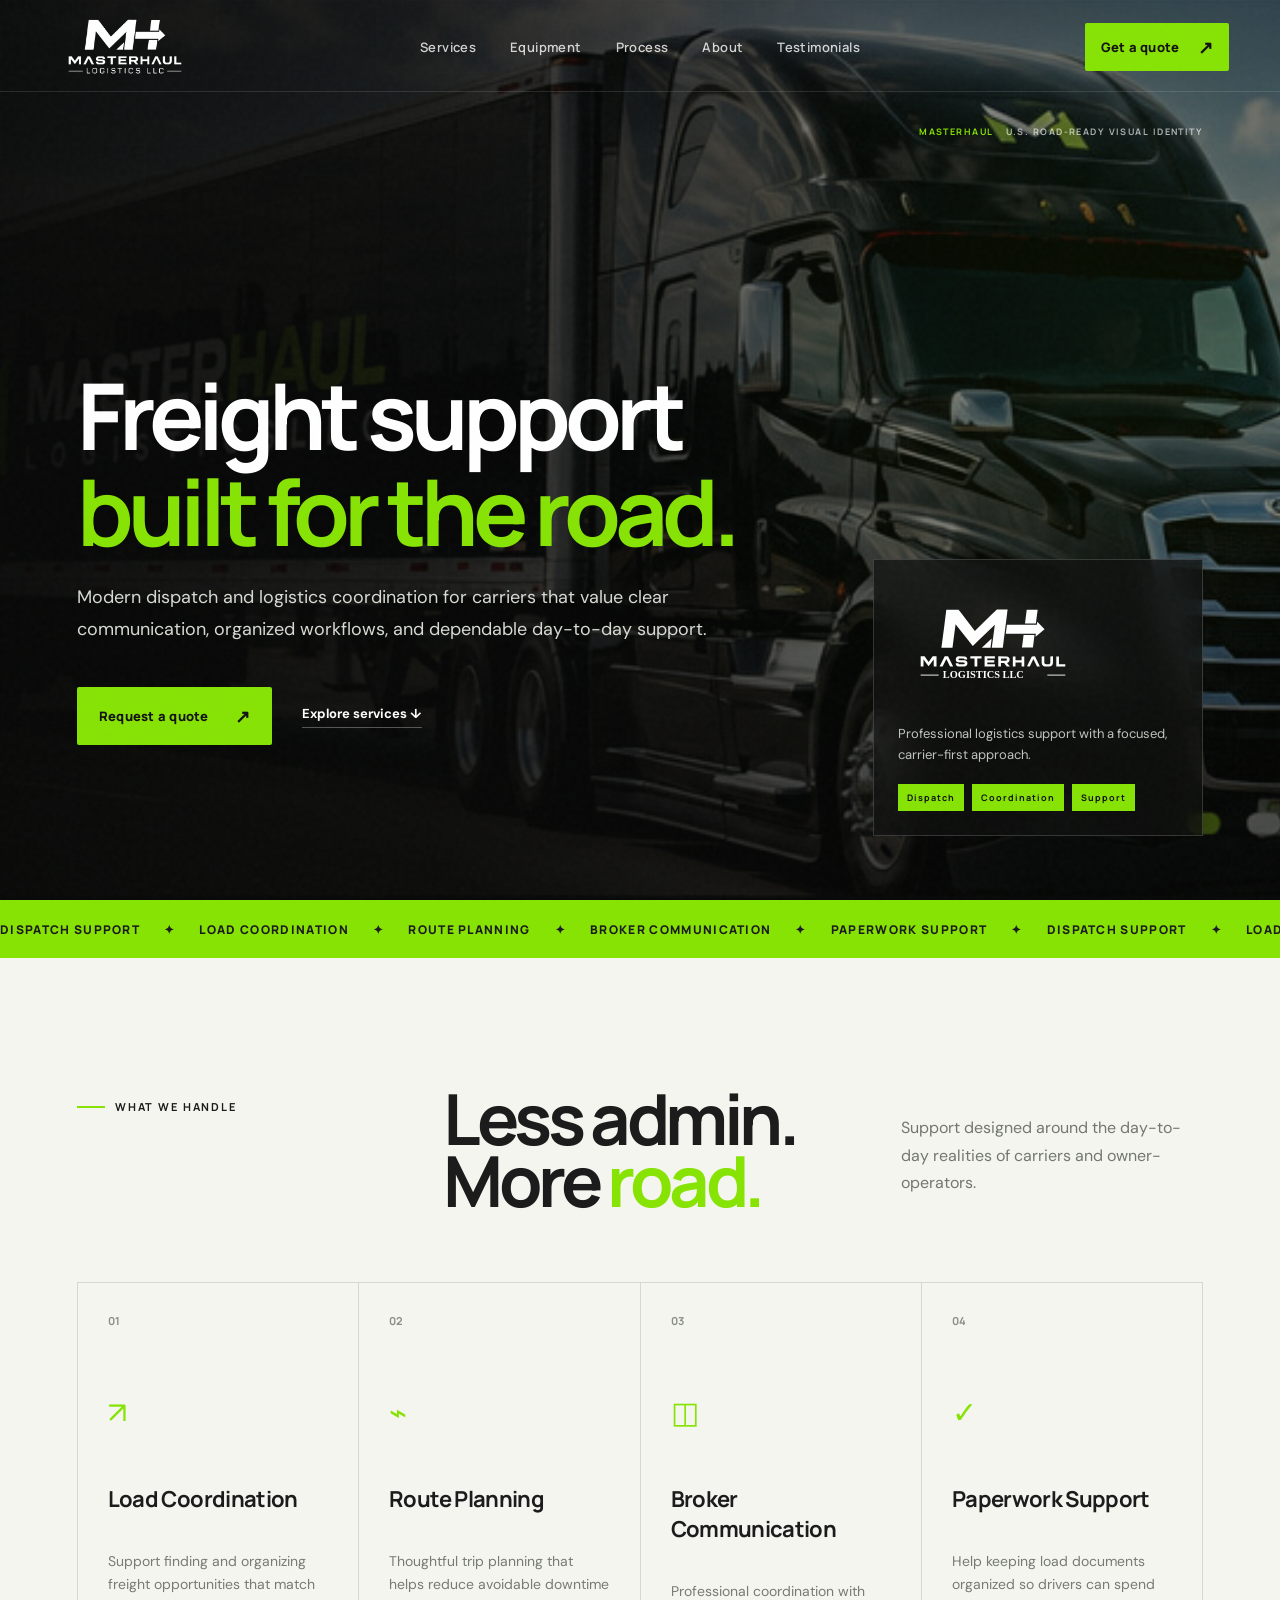
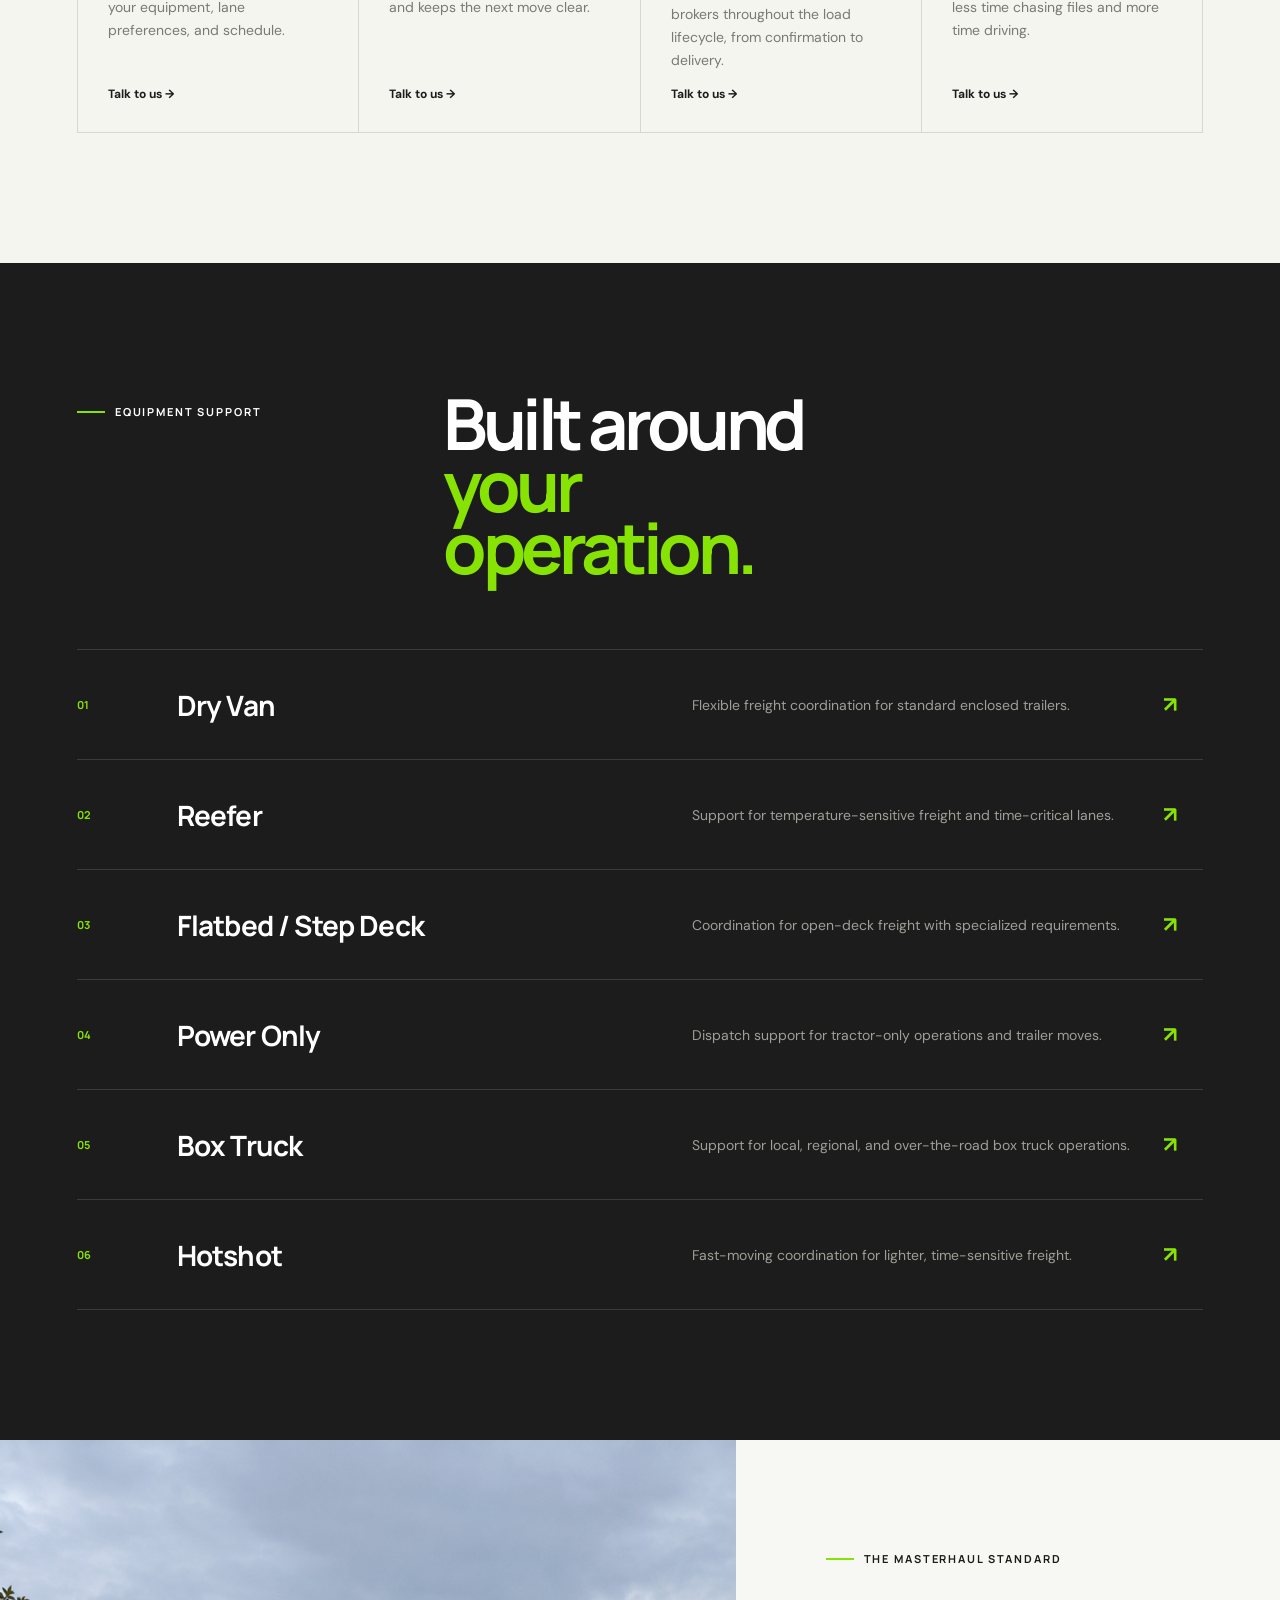
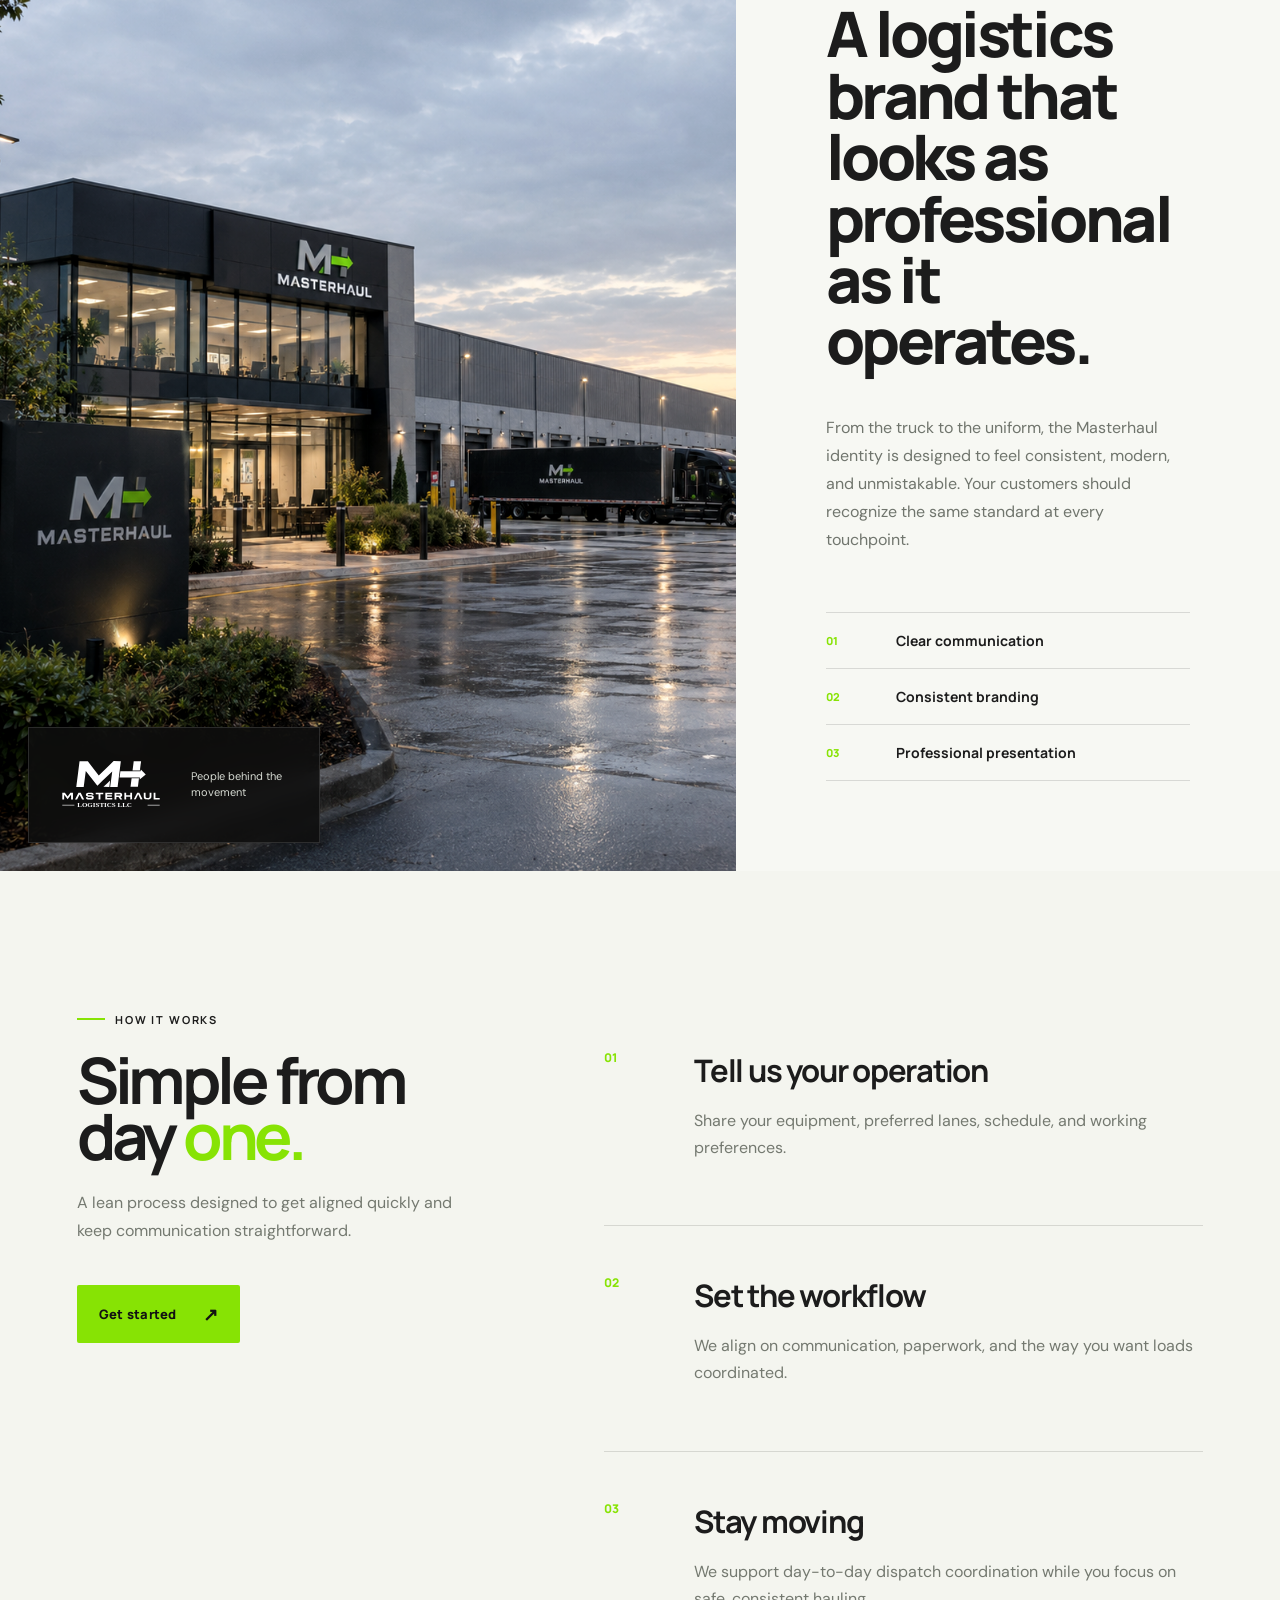
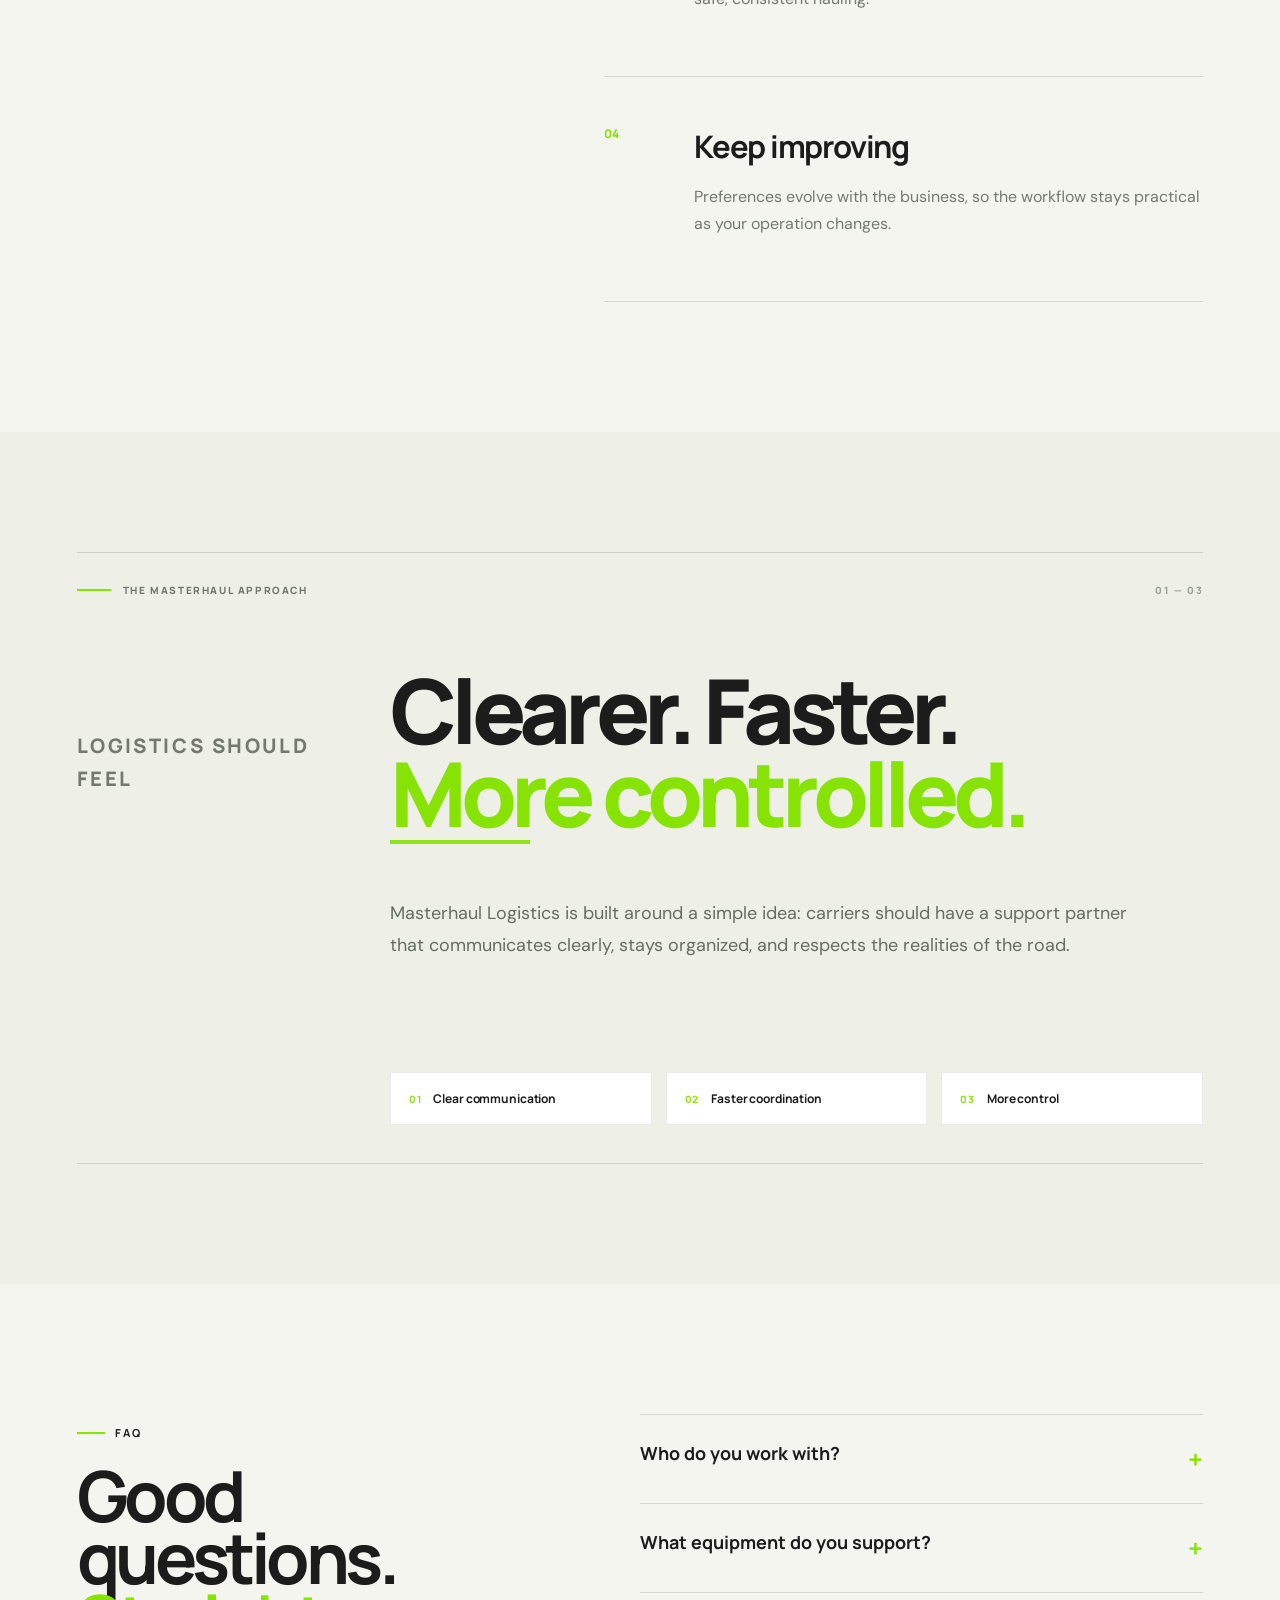
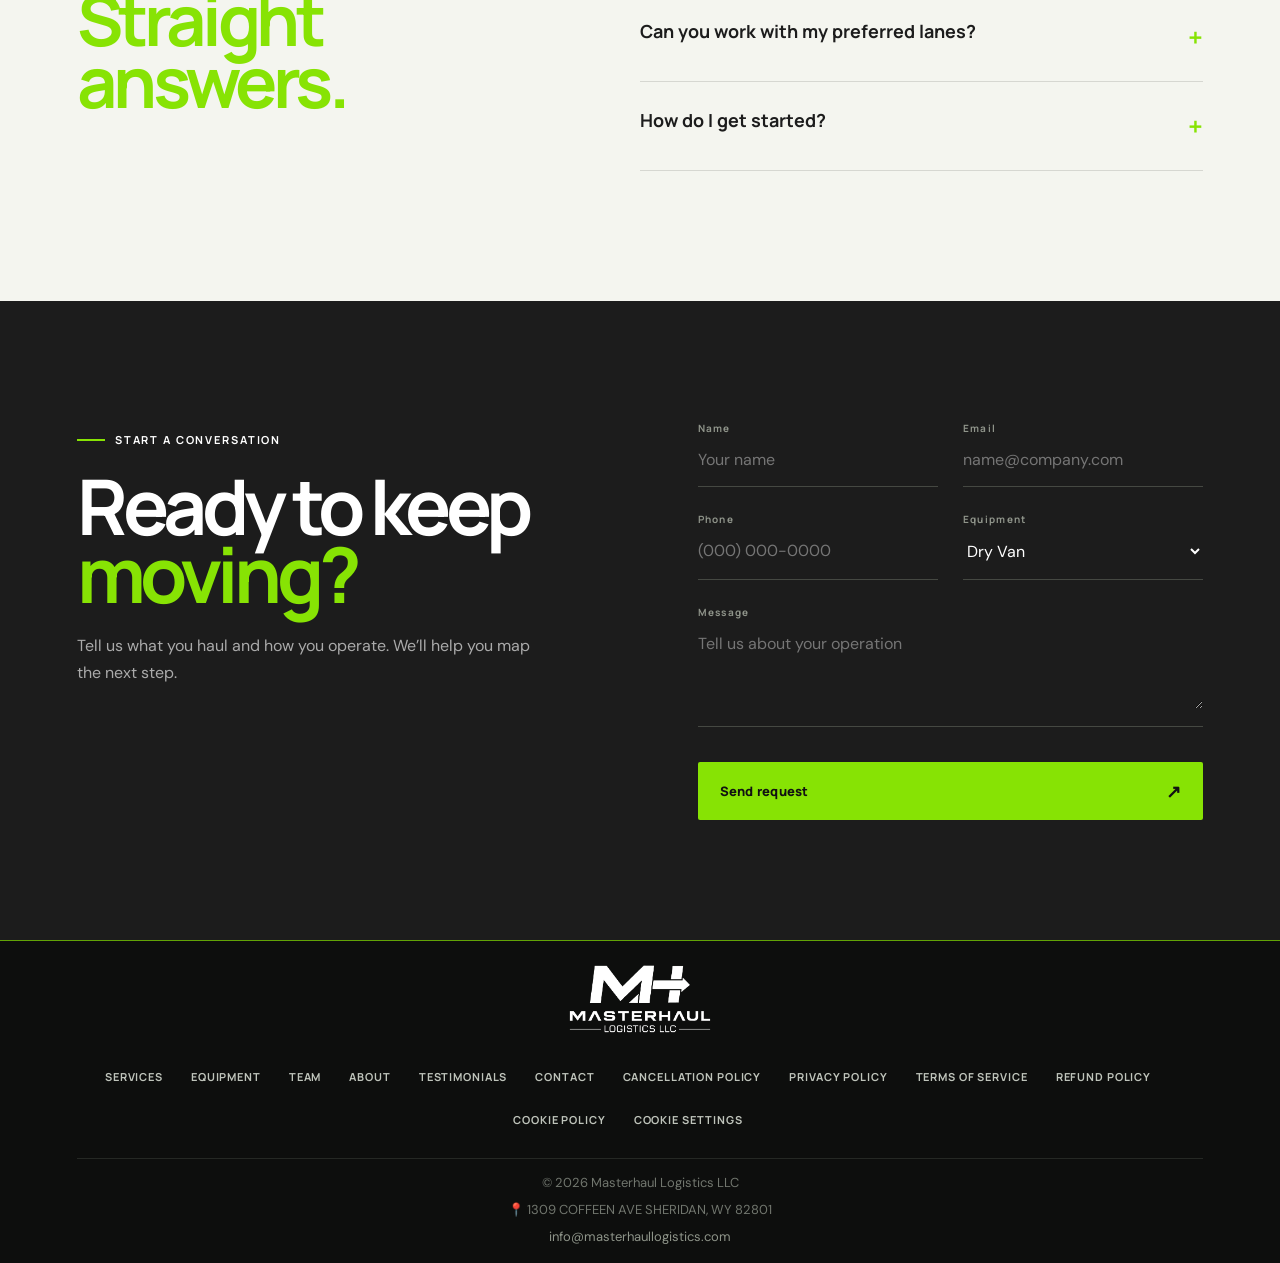
==== index.html @ f9884177 "Add files via upload" ====
<!doctype html>
<html lang="en">
<head>
  <meta charset="utf-8" />
  <meta name="viewport" content="width=device-width,initial-scale=1" />
  <meta name="description" content="Masterhaul Logistics LLC — modern dispatch and logistics support built to keep carriers moving." />
  <title>Masterhaul Logistics LLC</title>
  <link rel="preconnect" href="https://fonts.googleapis.com">
  <link rel="preconnect" href="https://fonts.gstatic.com" crossorigin>
  <link href="https://fonts.googleapis.com/css2?family=DM+Sans:wght@400;500;600;700&family=Manrope:wght@500;600;700;800&display=swap" rel="stylesheet">
  <link rel="stylesheet" href="styles.css" />
</head>
<body>
  <div class="loader" id="loader" aria-hidden="true">
    <div class="loader-glow"></div>
    <div class="loader-inner">
      <div class="logo-reveal"><img src="masterhaul-loader.png" alt="" /></div>
      <div class="load-track"><span></span></div>
      <p>Moving smarter.</p>
    </div>
  </div>

  <div class="noise"></div>
  <header class="site-header" id="top">
    <a class="brand" href="#top" aria-label="Masterhaul Logistics home">
      <img src="masterhaul-loader.png" alt="Masterhaul Logistics LLC" />
    </a>
    <nav class="desktop-nav" aria-label="Primary navigation">
      <a href="#services">Services</a>
      <a href="#equipment">Equipment</a>
      <a href="#process">Process</a>
      <a href="#about">About</a>
      <a href="#testimonials">Testimonials</a>
    </nav>
    <a class="button button-small" href="contact.html">Get a quote <span>↗</span></a>
    <button class="menu-button" aria-label="Open menu"><span></span><span></span></button>
  </header>

  <main>
    <section class="hero hero-photo">
      <div class="hero-photo-bg" aria-hidden="true">
        <video autoplay muted loop playsinline preload="metadata" poster="assets/hero-truck.jpg">
          <source src="assets/hero-bg.mp4" type="video/mp4" />
        </video>
      </div>
      <div class="hero-photo-shade"></div>
      <div class="hero-grid"></div>
      <div class="hero-copy reveal">
        <!-- <p class="eyebrow"><span></span> Masterhaul Logistics LLC</p> -->
        <h1>Freight support<br><em>built for the road.</em></h1>
        <p class="hero-lede">Modern dispatch and logistics coordination for carriers that value clear communication, organized workflows, and dependable day-to-day support.</p>
        <div class="hero-actions">
          <a class="button" href="contact.html">Request a quote <span>↗</span></a>
          <a class="text-link" href="#services">Explore services <span>↓</span></a>
        </div>
      </div>
      <div class="hero-brand-card reveal delay-1">
        <img src="masterhaul.svg" alt="Masterhaul Logistics LLC" />
        <p>Professional logistics support with a focused, carrier-first approach.</p>
        <div class="hero-brand-points"><span>Dispatch</span><span>Coordination</span><span>Support</span></div>
      </div>
      <div class="hero-photo-caption"><span>MASTERHAUL</span><span>U.S. ROAD-READY VISUAL IDENTITY</span></div>
    </section>

    <section class="marquee" aria-label="Services ticker">
      <div class="marquee-track">
        <span>DISPATCH SUPPORT</span><i>✦</i><span>LOAD COORDINATION</span><i>✦</i><span>ROUTE PLANNING</span><i>✦</i><span>BROKER COMMUNICATION</span><i>✦</i><span>PAPERWORK SUPPORT</span><i>✦</i>
        <span>DISPATCH SUPPORT</span><i>✦</i><span>LOAD COORDINATION</span><i>✦</i><span>ROUTE PLANNING</span><i>✦</i><span>BROKER COMMUNICATION</span><i>✦</i><span>PAPERWORK SUPPORT</span><i>✦</i>
      </div>
    </section>

    <section class="section services" id="services">
      <div class="section-head reveal">
        <p class="eyebrow"><span></span> What we handle</p>
        <h2>Less admin.<br>More <em>road.</em></h2>
        <p>Support designed around the day-to-day realities of carriers and owner-operators.</p>
      </div>
      <div class="service-grid">
        <article class="service-card reveal"><span class="card-num">01</span><div class="icon">↗</div><h3>Load Coordination</h3><p>Support finding and organizing freight opportunities that match your equipment, lane preferences, and schedule.</p><a href="#contact">Talk to us →</a></article>
        <article class="service-card reveal delay-1"><span class="card-num">02</span><div class="icon">⌁</div><h3>Route Planning</h3><p>Thoughtful trip planning that helps reduce avoidable downtime and keeps the next move clear.</p><a href="#contact">Talk to us →</a></article>
        <article class="service-card reveal delay-2"><span class="card-num">03</span><div class="icon">◫</div><h3>Broker Communication</h3><p>Professional coordination with brokers throughout the load lifecycle, from confirmation to delivery.</p><a href="#contact">Talk to us →</a></article>
        <article class="service-card reveal"><span class="card-num">04</span><div class="icon">✓</div><h3>Paperwork Support</h3><p>Help keeping load documents organized so drivers can spend less time chasing files and more time driving.</p><a href="#contact">Talk to us →</a></article>
      </div>
    </section>

    <section class="section equipment" id="equipment">
      <div class="section-head light reveal">
        <p class="eyebrow"><span></span> Equipment support</p>
        <h2>Built around<br><em>your operation.</em></h2>
      </div>
      <div class="equipment-list reveal">
        <div class="equipment-row"><span>01</span><h3>Dry Van</h3><p>Flexible freight coordination for standard enclosed trailers.</p><b>↗</b></div>
        <div class="equipment-row"><span>02</span><h3>Reefer</h3><p>Support for temperature-sensitive freight and time-critical lanes.</p><b>↗</b></div>
        <div class="equipment-row"><span>03</span><h3>Flatbed / Step Deck</h3><p>Coordination for open-deck freight with specialized requirements.</p><b>↗</b></div>
        <div class="equipment-row"><span>04</span><h3>Power Only</h3><p>Dispatch support for tractor-only operations and trailer moves.</p><b>↗</b></div>
        <div class="equipment-row"><span>05</span><h3>Box Truck</h3><p>Support for local, regional, and over-the-road box truck operations.</p><b>↗</b></div>
        <div class="equipment-row"><span>06</span><h3>Hotshot</h3><p>Fast-moving coordination for lighter, time-sensitive freight.</p><b>↗</b></div>
      </div>
    </section>

    <section class="brand-story" id="team">
      <div class="brand-story-media reveal">
        <img src="assets/dispatch-team.png" alt="Masterhaul dispatch team in branded uniforms working at computers with headsets in a logistics office" />
        <div class="photo-badge"><img src="masterhaul.svg" alt="" /><span>People behind the movement</span></div>
      </div>
      <div class="brand-story-copy reveal delay-1">
        <p class="eyebrow"><span></span> The Masterhaul standard</p>
        <h2>A logistics brand that looks as professional as it operates.</h2>
        <p>From the truck to the uniform, the Masterhaul identity is designed to feel consistent, modern, and unmistakable. Your customers should recognize the same standard at every touchpoint.</p>
        <div class="brand-story-stats">
          <div><strong>01</strong><span>Clear communication</span></div>
          <div><strong>02</strong><span>Consistent branding</span></div>
          <div><strong>03</strong><span>Professional presentation</span></div>
        </div>
      </div>
    </section>

    <!-- <section class="fleet-banner reveal" aria-label="Masterhaul branded fleet">
      <img src="assets/fleet-city.jpg" alt="Masterhaul branded semi truck on a U.S. roadway" />
      <div class="fleet-overlay"></div>
      <div class="fleet-copy"><p class="eyebrow"><span></span> Built to be seen</p><h2>One brand.<br><em>Every mile.</em></h2></div>
      <img class="fleet-mark" src="masterhaul.svg" alt="Masterhaul Logistics LLC" />
    </section> -->

    <section class="section process" id="process">
      <div class="process-sticky reveal">
        <p class="eyebrow"><span></span> How it works</p>
        <h2>Simple from<br>day <em>one.</em></h2>
        <p>A lean process designed to get aligned quickly and keep communication straightforward.</p>
        <a class="button" href="contact.html">Get started <span>↗</span></a>
      </div>
      <div class="process-steps">
        <article class="step reveal"><span>01</span><div><h3>Tell us your operation</h3><p>Share your equipment, preferred lanes, schedule, and working preferences.</p></div></article>
        <article class="step reveal"><span>02</span><div><h3>Set the workflow</h3><p>We align on communication, paperwork, and the way you want loads coordinated.</p></div></article>
        <article class="step reveal"><span>03</span><div><h3>Stay moving</h3><p>We support day-to-day dispatch coordination while you focus on safe, consistent hauling.</p></div></article>
        <article class="step reveal"><span>04</span><div><h3>Keep improving</h3><p>Preferences evolve with the business, so the workflow stays practical as your operation changes.</p></div></article>
      </div>
    </section>

    <section class="manifesto" id="about">
      <div class="manifesto-shell">
        <div class="manifesto-kicker reveal"><span>THE MASTERHAUL APPROACH</span><b>01 — 03</b></div>
        <div class="manifesto-copy reveal">
          <p class="manifesto-overline">LOGISTICS SHOULD FEEL</p>
          <h2>Clearer. Faster.<br><em>More controlled.</em></h2>
        </div>
        <div class="manifesto-detail reveal delay-1">
          <p>Masterhaul Logistics is built around a simple idea: carriers should have a support partner that communicates clearly, stays organized, and respects the realities of the road.</p>
          <div class="manifesto-points">
            <span><b>01</b> Clear communication</span>
            <span><b>02</b> Faster coordination</span>
            <span><b>03</b> More control</span>
          </div>
        </div>
      </div>
    </section>

    <!-- <section class="driver-testimonials" id="testimonials">
      <div class="driver-testimonials-panel reveal">
        <div class="driver-portrait driver-portrait-01"><img src="assets/testimonial-drivers/driver-01.jpg" alt="Truck driver portrait" loading="lazy"></div>
        <div class="driver-portrait driver-portrait-02"><img src="assets/testimonial-drivers/driver-02.jpg" alt="Truck driver portrait" loading="lazy"></div>
        <div class="driver-portrait driver-portrait-03"><img src="assets/testimonial-drivers/driver-03.jpg" alt="Truck driver portrait" loading="lazy"></div>
        <div class="driver-portrait driver-portrait-04"><img src="assets/testimonial-drivers/driver-04.jpg" alt="Truck driver portrait" loading="lazy"></div>
        <div class="driver-portrait driver-portrait-05"><img src="assets/testimonial-drivers/driver-05.jpg" alt="Truck driver portrait" loading="lazy"></div>
        <div class="driver-portrait driver-portrait-06"><img src="assets/testimonial-drivers/driver-06.jpg" alt="Truck driver portrait" loading="lazy"></div>
        <div class="driver-portrait driver-portrait-07"><img src="assets/testimonial-drivers/driver-07.jpg" alt="Truck driver portrait" loading="lazy"></div>
        <div class="driver-portrait driver-portrait-08"><img src="assets/testimonial-drivers/driver-08.jpg" alt="Truck driver portrait" loading="lazy"></div>
        <div class="driver-portrait driver-portrait-09"><img src="assets/testimonial-drivers/driver-09.jpg" alt="Truck driver portrait" loading="lazy"></div>
        <div class="driver-portrait driver-portrait-10"><img src="assets/testimonial-drivers/driver-10.jpg" alt="Truck driver portrait" loading="lazy"></div>
        <div class="driver-portrait driver-portrait-11"><img src="assets/testimonial-drivers/driver-11.jpg" alt="Truck driver portrait" loading="lazy"></div>

        <div class="driver-testimonial-copy">
          <h2>Trusted by drivers<br><em>who keep freight moving.</em></h2>
          <p>Real stories from the road belong here. Add your trucker video testimonials as they come in and let drivers hear directly from drivers.</p>
          <a class="driver-testimonial-cta" href="contact.html">Let's work together <span>→</span></a>
        </div>
      </div>
    </section> -->

    <section class="section faq">
      <div class="section-head reveal">
        <p class="eyebrow"><span></span> FAQ</p><h2>Good questions.<br><em>Straight answers.</em></h2>
      </div>
      <div class="faq-list reveal">
        <details><summary>Who do you work with?<span>+</span></summary><p>Masterhaul Logistics is positioned to support owner-operators and carrier businesses. Exact service availability can be confirmed directly with our team.</p></details>
        <details><summary>What equipment do you support?<span>+</span></summary><p>Typical categories include dry van, reefer, flatbed/step deck, power only, box truck, and hotshot. Contact us for your exact setup.</p></details>
        <details><summary>Can you work with my preferred lanes?<span>+</span></summary><p>Lane, schedule, and operating preferences are part of the initial setup so the workflow can be aligned around your business.</p></details>
        <details><summary>How do I get started?<span>+</span></summary><p>Send us your contact details and a quick note about your equipment and operation. We’ll take it from there.</p></details>
      </div>
    </section>

    <section class="contact" id="contact">
      <div class="contact-copy reveal">
        <p class="eyebrow"><span></span> Start a conversation</p>
        <h2>Ready to keep<br><em>moving?</em></h2>
        <p>Tell us what you haul and how you operate. We’ll help you map the next step.</p>
      </div>
      <form class="contact-form reveal delay-1" onsubmit="event.preventDefault(); this.classList.add('sent');">
        <label><span>Name</span><input type="text" placeholder="Your name" required></label>
        <label><span>Email</span><input type="email" placeholder="name@company.com" required></label>
        <label><span>Phone</span><input type="tel" placeholder="(000) 000-0000"></label>
        <label><span>Equipment</span><select><option>Dry Van</option><option>Reefer</option><option>Flatbed / Step Deck</option><option>Power Only</option><option>Box Truck</option><option>Hotshot</option><option>Other</option></select></label>
        <label class="full"><span>Message</span><textarea placeholder="Tell us about your operation"></textarea></label>
        <button class="button full" type="submit">Send request <span>↗</span></button>
        <div class="form-success">Thanks — your request is ready to connect to your preferred form or CRM endpoint.</div>
      </form>
    </section>
  </main>

  <footer class="new-footer compact-footer">
    <div class="compact-footer-inner">
      <a class="footer-logo" href="#top" aria-label="Back to top"><img src="masterhaulwhite.png" alt="Masterhaul Logistics LLC" /></a>
      <nav class="footer-links" aria-label="Footer navigation">
        <a href="#services">Services</a>
        <a href="#equipment">Equipment</a>
        <a href="#team">Team</a>
        <a href="#about">About</a>
        <a href="#testimonials">Testimonials</a>
        <a href="contact.html">Contact</a>
        <a href="cancellation-policy.html">Cancellation Policy</a>
        <a href="privacy-policy.html">Privacy Policy</a>
        <a href="terms-of-service.html">Terms of Service</a>
        <a href="refund-policy.html">Refund Policy</a>
        <a href="cookie-policy.html">Cookie Policy</a>
        <a href="cookie-settings.html">Cookie Settings</a>
      </nav>
      <!-- <a class="footer-cta" href="contact.html">Get a quote <span>↗</span></a> -->
    </div>
    <div class="compact-footer-meta">
      <span>© <span id="year"></span> Masterhaul Logistics LLC</span> <span>📍 1309 COFFEEN AVE SHERIDAN, WY 82801</span> 
      <a href="mailto:hello@masterhaul.com">info@masterhaullogistics.com</a>
    </div>
  </footer>

  <script src="script.js"></script>
</body>
</html>
---- styles.css ----
:root{--ink:#1c1c1c;--green:#87e304;--paper:#f4f5ef;--white:#fff;--muted:#777b72;--line:rgba(28,28,28,.14)}
*{box-sizing:border-box}html{scroll-behavior:smooth}body{margin:0;background:var(--paper);color:var(--ink);font-family:"DM Sans",sans-serif;overflow-x:hidden}body.loading{overflow:hidden}a{color:inherit;text-decoration:none}img{display:block;max-width:100%}button,input,select,textarea{font:inherit}.noise{position:fixed;inset:0;pointer-events:none;opacity:.035;z-index:99;background-image:url("data:image/svg+xml,%3Csvg viewBox='0 0 180 180' xmlns='http://www.w3.org/2000/svg'%3E%3Cfilter id='n'%3E%3CfeTurbulence type='fractalNoise' baseFrequency='.9' numOctaves='2' stitchTiles='stitch'/%3E%3C/filter%3E%3Crect width='100%25' height='100%25' filter='url(%23n)' opacity='.8'/%3E%3C/svg%3E")}
.loader{position:fixed;inset:0;background:#f7f8f2;z-index:1000;display:grid;place-items:center;transition:transform .9s cubic-bezier(.8,0,.15,1) .1s}.loader.done{transform:translateY(-100%)}.loader-glow{position:absolute;width:35vw;height:35vw;border-radius:50%;background:var(--green);filter:blur(130px);opacity:.14;animation:pulse 1.3s ease-in-out infinite alternate}.loader-inner{position:relative;width:min(420px,72vw);text-align:center}.logo-reveal{overflow:hidden}.logo-reveal img{width:100%;transform:translateY(110%);animation:logoIn .8s cubic-bezier(.16,1,.3,1) forwards}.load-track{height:2px;background:#dfe2d6;margin:24px auto 14px;overflow:hidden;width:72%}.load-track span{display:block;height:100%;width:0;background:var(--green);animation:load 1.6s ease forwards}.loader p{font:600 11px "Manrope";letter-spacing:.25em;text-transform:uppercase;color:#777;opacity:0;animation:fade .5s ease .65s forwards}@keyframes logoIn{to{transform:none}}@keyframes load{to{width:100%}}@keyframes fade{to{opacity:1}}@keyframes pulse{to{transform:scale(1.15);opacity:.2}}
.site-header{height:92px;padding:0 4vw;display:grid;grid-template-columns:1fr auto 1fr;align-items:center;position:absolute;top:0;left:0;right:0;z-index:20;border-bottom:1px solid rgba(255,255,255,.12);color:#fff}.brand{width:148px}.brand img{filter:brightness(0) invert(1)}.desktop-nav{display:flex;gap:34px;font:600 13px "Manrope";letter-spacing:.03em}.desktop-nav a{opacity:.8;transition:.25s}.desktop-nav a:hover{opacity:1;color:var(--green)}.site-header>.button{justify-self:end}.menu-button{display:none;background:none;border:0}.button{display:inline-flex;align-items:center;justify-content:space-between;gap:26px;background:var(--green);color:#121212;padding:17px 22px;border-radius:2px;font:800 13px "Manrope";letter-spacing:.02em;border:0;transition:transform .25s,box-shadow .25s}.button:hover{transform:translateY(-3px);box-shadow:0 14px 30px rgba(135,227,4,.22)}.button span{font-size:18px}.button-small{padding:12px 16px;gap:18px}
.hero{min-height:850px;height:100svh;background:var(--ink);color:#fff;position:relative;overflow:hidden;padding:180px 6vw 42px;display:grid;grid-template-columns:1.03fr .97fr;align-items:center}.hero-grid{position:absolute;inset:0;background-image:linear-gradient(rgba(255,255,255,.045) 1px,transparent 1px),linear-gradient(90deg,rgba(255,255,255,.045) 1px,transparent 1px);background-size:72px 72px;mask-image:linear-gradient(to bottom,black,transparent 90%)}.hero:after{content:"";position:absolute;right:-12%;top:2%;width:50vw;height:50vw;background:var(--green);border-radius:50%;filter:blur(160px);opacity:.09}.hero-orbit{position:absolute;border:1px solid rgba(135,227,4,.14);border-radius:50%}.orbit-one{width:42vw;height:42vw;right:-6vw;top:14%}.orbit-two{width:28vw;height:28vw;right:1vw;top:22%;animation:spin 18s linear infinite}.orbit-two:before{content:"";position:absolute;width:10px;height:10px;border-radius:50%;background:var(--green);top:6%;left:22%;box-shadow:0 0 25px var(--green)}@keyframes spin{to{transform:rotate(360deg)}}.hero-copy{position:relative;z-index:2;max-width:720px}.eyebrow{font:700 11px "Manrope";letter-spacing:.17em;text-transform:uppercase;display:flex;gap:10px;align-items:center}.eyebrow span{width:28px;height:2px;background:var(--green)}.hero h1,.section h2,.contact h2{font:700 clamp(58px,7vw,116px)/.88 "Manrope";letter-spacing:-.065em;margin:24px 0 30px}.hero h1 em,.section h2 em,.contact h2 em{font-style:normal;color:var(--green)}.hero-lede{font-size:18px;line-height:1.7;color:#b9bdb4;max-width:650px}.hero-actions{display:flex;align-items:center;gap:30px;margin-top:42px}.text-link{font-weight:700;font-size:13px;border-bottom:1px solid rgba(255,255,255,.3);padding-bottom:5px}.hero-visual{position:relative;z-index:3;height:460px}.truck-stage{position:absolute;left:3%;right:-10%;bottom:30px;height:230px}.road-line{position:absolute;height:1px;background:linear-gradient(90deg,transparent,rgba(255,255,255,.35),transparent);width:130%;right:-10%;bottom:28px}.road-line-b{bottom:12px;opacity:.5}.truck{position:absolute;right:6%;bottom:31px;width:82%;height:170px;animation:float 3s ease-in-out infinite}.trailer{position:absolute;left:0;top:15px;width:68%;height:105px;border:2px solid #e7eadf;background:linear-gradient(135deg,#32352f,#1d1e1c);border-radius:5px 3px 4px 4px}.trailer:after{content:"";position:absolute;left:0;right:0;bottom:18px;height:2px;background:var(--green)}.trailer span{position:absolute;left:24px;top:33px;font:800 20px "Manrope";letter-spacing:.08em}.cab{position:absolute;right:7%;top:43px;width:27%;height:78px;background:var(--green);clip-path:polygon(10% 0,72% 0,100% 45%,100% 100%,0 100%,0 25%)}.cab i{position:absolute;right:17%;top:10px;width:38%;height:26px;background:#1c1c1c;clip-path:polygon(0 0,70% 0,100% 100%,0 100%)}.wheel{position:absolute;bottom:0;width:36px;height:36px;border:8px solid #0d0e0c;background:#777;border-radius:50%;box-shadow:0 0 0 2px #777}.wheel-a{left:12%}.wheel-b{left:58%}.wheel-c{right:12%}@keyframes float{50%{transform:translateY(-5px)}}.route-card{position:absolute;z-index:5;padding:15px 18px;background:rgba(255,255,255,.08);border:1px solid rgba(255,255,255,.14);backdrop-filter:blur(12px);min-width:160px}.route-card small{display:block;color:#9aa093;font-size:9px;letter-spacing:.16em}.route-card b{display:block;color:var(--green);margin:7px 0;font:700 17px "Manrope"}.route-card span{font-size:11px;color:#ddd}.route-a{top:36px;left:3%}.route-b{right:2%;top:0}.hero-meta{position:absolute;left:6vw;right:6vw;bottom:34px;display:grid;grid-template-columns:repeat(3,1fr);z-index:5;border-top:1px solid rgba(255,255,255,.12);padding-top:18px}.hero-meta div{display:flex;gap:12px;font-size:12px;color:#adb1aa}.hero-meta strong{color:var(--green)}
.marquee{height:58px;background:var(--green);overflow:hidden;display:flex;align-items:center}.marquee-track{display:flex;white-space:nowrap;gap:24px;align-items:center;animation:marquee 22s linear infinite;font:800 12px "Manrope";letter-spacing:.11em}.marquee-track i{font-style:normal}@keyframes marquee{to{transform:translateX(-50%)}}
.section{padding:130px 6vw}.section-head{display:grid;grid-template-columns:1fr 1.3fr 1fr;gap:5vw;align-items:end;margin-bottom:70px}.section-head .eyebrow{align-self:start}.section h2{font-size:clamp(50px,5.5vw,86px);margin:0}.section-head>p:last-child{line-height:1.7;color:#73776f}.service-grid{display:grid;grid-template-columns:repeat(4,1fr);border-top:1px solid var(--line);border-left:1px solid var(--line)}.service-card{min-height:380px;padding:30px;border-right:1px solid var(--line);border-bottom:1px solid var(--line);display:flex;flex-direction:column;position:relative;transition:.35s}.service-card:hover{background:#fff;transform:translateY(-8px);box-shadow:0 22px 50px rgba(0,0,0,.05)}.card-num{font:700 11px "Manrope";color:#8a8f84}.icon{margin:65px 0 30px;font-size:30px;color:var(--green)}.service-card h3{font:700 22px "Manrope";letter-spacing:-.03em}.service-card p{color:#777b72;line-height:1.65;font-size:14px}.service-card a{margin-top:auto;font-size:12px;font-weight:700}
.equipment{background:var(--ink);color:#fff}.section-head.light>p:last-child{color:#aeb2aa}.equipment-list{border-top:1px solid #3b3d38}.equipment-row{display:grid;grid-template-columns:70px 1.1fr 1fr 40px;align-items:center;gap:30px;min-height:110px;border-bottom:1px solid #3b3d38;transition:.3s}.equipment-row:hover{padding-left:18px;background:linear-gradient(90deg,rgba(135,227,4,.08),transparent)}.equipment-row>span{color:var(--green);font:700 11px "Manrope"}.equipment-row h3{font:700 28px "Manrope";letter-spacing:-.03em;margin:0}.equipment-row p{color:#9ca097;font-size:14px}.equipment-row b{font-size:22px;color:var(--green)}
.process{display:grid;grid-template-columns:.8fr 1.2fr;gap:10vw;align-items:start}.process-sticky{position:sticky;top:110px}.process-sticky h2{font-size:clamp(50px,5vw,78px);margin:25px 0}.process-sticky>p:not(.eyebrow){color:#747970;line-height:1.7;max-width:430px}.process-sticky .button{margin-top:25px}.step{display:grid;grid-template-columns:90px 1fr;min-height:220px;padding:48px 0;border-bottom:1px solid var(--line)}.step>span{font:800 12px "Manrope";color:var(--green)}.step h3{font:700 31px "Manrope";letter-spacing:-.04em;margin:0 0 15px}.step p{color:#747970;line-height:1.7;max-width:540px}
.manifesto{background:#dfe3d7;padding:125px 6vw;overflow:hidden}.manifesto-line{font:800 clamp(48px,7.5vw,126px)/.95 "Manrope";letter-spacing:-.065em;white-space:nowrap}.manifesto-line.outline{color:transparent;-webkit-text-stroke:1px #1c1c1c}.manifesto-line span{color:var(--green);text-shadow:1px 1px #1c1c1c}.manifesto p{max-width:720px;margin:60px 0 0 auto;font-size:20px;line-height:1.65}
.faq{display:grid;grid-template-columns:.9fr 1.1fr;gap:8vw}.faq .section-head{display:block;margin:0}.faq .section-head h2{margin-top:25px}.faq-list{border-top:1px solid var(--line)}details{border-bottom:1px solid var(--line)}summary{list-style:none;cursor:pointer;padding:26px 0;display:flex;justify-content:space-between;font:700 18px "Manrope"}summary::-webkit-details-marker{display:none}summary span{color:var(--green);font-size:26px;transition:.25s}details[open] summary span{transform:rotate(45deg)}details p{margin:0 45px 25px 0;color:#777b72;line-height:1.7}
.contact{background:var(--ink);color:#fff;padding:120px 6vw;display:grid;grid-template-columns:1fr 1fr;gap:9vw}.contact h2{font-size:clamp(58px,6vw,92px);margin:25px 0}.contact-copy>p:last-child{color:#aaa;line-height:1.7;max-width:470px}.contact-form{display:grid;grid-template-columns:1fr 1fr;gap:25px}.contact-form label{border-bottom:1px solid #454842;padding-bottom:12px}.contact-form label span{display:block;font:700 10px "Manrope";letter-spacing:.13em;color:#8f948a;margin-bottom:10px}.contact-form input,.contact-form select,.contact-form textarea{width:100%;background:transparent;color:#fff;border:0;outline:0;padding:4px 0}.contact-form select option{color:#111}.contact-form textarea{min-height:80px;resize:vertical}.contact-form .full{grid-column:1/-1}.contact-form button{margin-top:10px}.form-success{display:none;grid-column:1/-1;padding:14px;border:1px solid rgba(135,227,4,.35);color:var(--green);font-size:13px}.contact-form.sent .form-success{display:block}
footer{padding:55px 6vw 30px;background:#131413;color:#fff;display:grid;grid-template-columns:1.5fr .7fr .8fr;gap:7vw;border-top:1px solid #30322e}footer .footer-brand img{width:220px;filter:brightness(0) invert(1)}footer>div:not(.footer-brand){display:flex;flex-direction:column;gap:10px;font-size:13px}footer small{color:#777d73;font-size:9px;letter-spacing:.16em;margin-bottom:8px}footer p{grid-column:1/-1;border-top:1px solid #30322e;padding-top:22px;margin-top:28px;color:#777d73;font-size:11px}
.reveal{opacity:0;transform:translateY(32px);transition:opacity .8s ease,transform .8s cubic-bezier(.2,.7,.2,1)}.reveal.visible{opacity:1;transform:none}.delay-1{transition-delay:.12s}.delay-2{transition-delay:.22s}
@media(max-width:1000px){.site-header{grid-template-columns:1fr auto}.desktop-nav{display:none}.brand{width:128px}.hero{grid-template-columns:1fr;padding-top:150px;height:auto;min-height:960px}.hero-copy{max-width:720px}.hero-visual{height:360px}.hero-meta{display:none}.section-head{grid-template-columns:1fr}.section-head>p:last-child{max-width:560px}.service-grid{grid-template-columns:repeat(2,1fr)}.process,.faq,.contact{grid-template-columns:1fr}.process-sticky{position:relative;top:0}.manifesto-line{white-space:normal}.faq{gap:60px}}
@media(max-width:640px){.site-header{height:76px;padding:0 5vw}.site-header>.button{display:none}.menu-button{display:block}.menu-button span{display:block;background:#fff;width:24px;height:1px;margin:6px}.hero{padding:130px 5vw 50px;min-height:880px}.hero h1{font-size:54px}.hero-lede{font-size:16px}.hero-actions{align-items:flex-start;flex-direction:column}.hero-visual{height:290px;margin-top:20px}.route-card{transform:scale(.8)}.route-a{left:-7%}.route-b{right:-8%}.truck-stage{left:-5%;right:-12%;transform:scale(.88)}.section{padding:90px 5vw}.section h2,.contact h2{font-size:50px}.service-grid{grid-template-columns:1fr}.service-card{min-height:320px}.icon{margin:40px 0 20px}.equipment-row{grid-template-columns:40px 1fr 22px;gap:12px;padding:20px 0}.equipment-row p{display:none}.equipment-row h3{font-size:21px}.process{gap:50px}.step{grid-template-columns:55px 1fr}.manifesto{padding:90px 5vw}.manifesto-line{font-size:48px}.manifesto p{font-size:17px}.contact{padding:90px 5vw}.contact-form{grid-template-columns:1fr}.contact-form label{grid-column:1/-1}footer{grid-template-columns:1fr;gap:35px}.footer-brand{margin-bottom:15px}}

/* 2026 photographic refresh */
.hero-photo{position:relative;display:flex;align-items:flex-end;min-height:780px;padding:160px 6vw 80px;overflow:hidden;background:#0f100f}
.hero-photo-bg{position:absolute;inset:0;z-index:0}
.hero-photo-bg video{width:100%;height:100%;object-fit:cover;object-position:center;filter:saturate(.92) contrast(1.04) brightness(.72);transform:scale(1.015)}
.hero-photo-shade{position:absolute;inset:0;z-index:1;background:linear-gradient(90deg,rgba(10,11,10,.96) 0%,rgba(10,11,10,.82) 34%,rgba(10,11,10,.26) 66%,rgba(10,11,10,.08) 100%),linear-gradient(0deg,rgba(10,11,10,.58) 0%,transparent 40%)}
.hero-photo .hero-grid{z-index:2;opacity:.12}
.hero-photo .hero-copy{position:relative;z-index:3;max-width:760px;margin:0 0 75px}
.hero-photo h1{color:#fff;font-size:clamp(64px,7.2vw,118px);line-height:.88;letter-spacing:-.065em;margin:22px 0 30px}
.hero-photo h1 em{color:var(--green);font-style:normal}
.hero-photo .hero-lede{max-width:650px;color:#d7dbd3;font-size:18px;line-height:1.75}
.hero-photo .text-link{color:#fff}
.hero-brand-card{position:absolute;right:6vw;bottom:64px;z-index:4;width:min(330px,30vw);padding:24px;background:rgba(16,17,16,.72);border:1px solid rgba(255,255,255,.16);backdrop-filter:blur(16px)}
.hero-brand-card img{width:190px;filter:brightness(0) invert(1)}
.hero-brand-card p{color:#c1c5bd;font-size:13px;line-height:1.6;margin:18px 0}
.hero-brand-points{display:flex;gap:8px;flex-wrap:wrap}.hero-brand-points span{font:700 9px "Manrope";letter-spacing:.11em;color:#111;background:var(--green);padding:7px 9px}
.hero-photo-caption{position:absolute;right:6vw;top:125px;z-index:4;display:flex;gap:12px;align-items:center;font:700 9px "Manrope";letter-spacing:.16em;color:rgba(255,255,255,.65)}
.hero-photo-caption span:first-child{color:var(--green)}

.brand-story{display:grid;grid-template-columns:1.15fr .85fr;min-height:650px;background:#f7f8f3}
.brand-story-media{position:relative;overflow:hidden;min-height:650px}.brand-story-media>img{width:100%;height:100%;object-fit:cover;object-position:center;filter:saturate(.9) contrast(1.03);transition:transform .9s cubic-bezier(.2,.7,.2,1)}.brand-story-media:hover>img{transform:scale(1.025)}
.photo-badge{position:absolute;left:28px;bottom:28px;padding:16px 18px;background:rgba(14,15,14,.86);border:1px solid rgba(255,255,255,.12);backdrop-filter:blur(12px);display:flex;align-items:center;gap:16px}.photo-badge img{width:128px;filter:brightness(0) invert(1)}.photo-badge span{color:#d6dad2;font-size:11px;max-width:110px;line-height:1.4}
.brand-story-copy{padding:100px 7vw 90px;display:flex;flex-direction:column;justify-content:center}.brand-story-copy h2{font:800 clamp(46px,4.9vw,78px)/.98 "Manrope";letter-spacing:-.055em;margin:26px 0}.brand-story-copy>p:not(.eyebrow){color:#70756d;line-height:1.75;max-width:600px;font-size:16px}.brand-story-stats{margin-top:42px;border-top:1px solid var(--line)}.brand-story-stats div{display:grid;grid-template-columns:52px 1fr;gap:18px;border-bottom:1px solid var(--line);padding:18px 0;align-items:center}.brand-story-stats strong{color:var(--green);font:800 11px "Manrope"}.brand-story-stats span{font:700 14px "Manrope"}

.fleet-banner{height:520px;position:relative;overflow:hidden;background:#111}.fleet-banner>img:first-child{width:100%;height:100%;object-fit:cover;object-position:center;transform:scale(1.03);filter:saturate(.85) contrast(1.1)}.fleet-overlay{position:absolute;inset:0;background:linear-gradient(90deg,rgba(8,9,8,.93),rgba(8,9,8,.5) 45%,rgba(8,9,8,.08))}.fleet-copy{position:absolute;left:6vw;top:50%;transform:translateY(-50%);color:#fff}.fleet-copy h2{font:800 clamp(58px,7vw,108px)/.9 "Manrope";letter-spacing:-.06em;margin:22px 0}.fleet-copy h2 em{font-style:normal;color:var(--green)}.fleet-mark{position:absolute;right:6vw;bottom:44px;width:240px;filter:brightness(0) invert(1);opacity:.9}

.new-footer{display:block;padding:0;background:#0e0f0e;color:#fff;border-top:2px solid var(--green)}
.footer-topline{padding:70px 6vw;display:flex;justify-content:space-between;gap:40px;align-items:end;border-bottom:1px solid #2b2e29}.footer-topline h2{font:800 clamp(42px,5vw,72px)/1 "Manrope";letter-spacing:-.055em;margin:22px 0 0}.footer-main{padding:60px 6vw;display:grid;grid-template-columns:1.4fr .65fr .8fr 1fr;gap:6vw}.footer-brand-block img{width:235px;filter:brightness(0) invert(1)}.footer-brand-block p{max-width:410px;color:#8d9289;font-size:13px;line-height:1.75;margin-top:22px}.footer-col{display:flex;flex-direction:column;gap:12px}.footer-col small{color:var(--green);font:800 9px "Manrope";letter-spacing:.18em;margin-bottom:7px}.footer-col a{font-size:13px;color:#c8ccc4}.footer-col a:hover{color:var(--green)}.footer-visual{position:relative;min-height:180px;border:1px solid #2c2f2a;padding:24px;overflow:hidden;background:radial-gradient(circle at 70% 10%,rgba(135,227,4,.14),transparent 35%)}.footer-visual span{font:800 28px "Manrope";letter-spacing:-.04em}.footer-visual b{display:block;color:var(--green);font:800 11px "Manrope";letter-spacing:.18em;margin-top:2px}.footer-road{position:absolute;left:-10%;right:-10%;bottom:40px;height:1px;background:linear-gradient(90deg,transparent,var(--green),transparent);transform:rotate(-8deg);box-shadow:0 18px 0 rgba(135,227,4,.18),0 -18px 0 rgba(135,227,4,.12)}.footer-bottom{margin:0 6vw;padding:24px 0 30px;border-top:1px solid #2b2e29;display:flex;justify-content:space-between;gap:30px}.footer-bottom p{border:0;padding:0;margin:0;color:#6f746c;font-size:10px;letter-spacing:.04em}

@media(max-width:1000px){.hero-photo{min-height:820px}.hero-brand-card{width:340px;right:5vw}.brand-story{grid-template-columns:1fr}.brand-story-media{min-height:520px}.fleet-banner{height:430px}.footer-main{grid-template-columns:1.3fr 1fr 1fr}.footer-visual{grid-column:1/-1}.footer-topline{align-items:flex-start;flex-direction:column}}
@media(max-width:640px){.hero-photo{min-height:760px;padding:130px 5vw 60px;align-items:flex-start}.hero-photo-bg img{object-position:54% center}.hero-photo-shade{background:linear-gradient(180deg,rgba(9,10,9,.92),rgba(9,10,9,.58) 62%,rgba(9,10,9,.8))}.hero-photo .hero-copy{margin:0;max-width:none}.hero-photo h1{font-size:53px;margin-top:18px}.hero-photo .hero-lede{font-size:15px}.hero-brand-card{left:5vw;right:5vw;bottom:30px;width:auto}.hero-brand-card p{display:none}.hero-photo-caption{display:none}.brand-story-media{min-height:420px}.brand-story-copy{padding:75px 5vw}.photo-badge{left:16px;right:16px;bottom:16px}.fleet-banner{height:380px}.fleet-mark{width:160px;right:5vw;bottom:25px}.footer-topline,.footer-main{padding-left:5vw;padding-right:5vw}.footer-main{grid-template-columns:1fr}.footer-bottom{margin:0 5vw;flex-direction:column;gap:8px}}


/* Hero video + compact footer refresh */
.hero-photo-bg video{display:block}
.hero-photo-shade{background:linear-gradient(90deg,rgba(8,9,8,.95) 0%,rgba(8,9,8,.82) 34%,rgba(8,9,8,.35) 67%,rgba(8,9,8,.18) 100%),linear-gradient(0deg,rgba(8,9,8,.58) 0%,transparent 42%)}
.compact-footer{padding:0;background:#0d0e0d;border-top:1px solid rgba(135,227,4,.7)}
.compact-footer-inner{min-height:96px;padding:0 6vw;display:grid;grid-template-columns:auto 1fr auto;align-items:center;gap:44px}
.footer-logo img{width:184px;display:block;filter:brightness(0) invert(1)}
.footer-links{display:flex;justify-content:center;gap:28px;flex-wrap:wrap}
.footer-links a{font:700 11px "Manrope";letter-spacing:.08em;text-transform:uppercase;color:#bfc4bb;transition:color .2s ease}
.footer-links a:hover{color:var(--green)}
.footer-links{ padding-bottom: 31px;}
.footer-cta{display:inline-flex;align-items:center;gap:10px;color:#0d0e0d;background:var(--green);padding:13px 16px;font:800 10px "Manrope";letter-spacing:.08em;text-transform:uppercase}
.compact-footer-meta{margin:0 6vw;padding:15px 0 18px;border-top:1px solid #252824;display:flex;justify-content:space-between;gap:24px;color:#71766e;font-size:10px; text-align: center;}
.compact-footer-meta a{color:#8e9489}.compact-footer-meta a:hover{color:var(--green)}
@media(max-width:640px){.hero-photo-bg video{object-position:58% center}.compact-footer-inner{grid-template-columns:1fr auto;padding:22px 5vw;gap:18px}.footer-logo img{width:150px}.footer-links{grid-column:1/-1;grid-row:2;justify-content:flex-start;gap:16px 22px}.footer-links a{font-size:9px}.footer-cta{grid-column:2;grid-row:1}.compact-footer-meta{margin:0 5vw;flex-direction:column;gap:5px;padding:13px 0 16px}}

/* Layout polish: hero headline, manifesto redesign, footer spacing */
.hero-photo h1 em{display:block;margin-top:.16em}

.manifesto{background:#eef0e8;padding:120px 6vw;overflow:hidden}
.manifesto-shell{max-width:1500px;margin:0 auto;border-top:1px solid rgba(28,28,28,.16);border-bottom:1px solid rgba(28,28,28,.16);padding:30px 0 38px}
.manifesto-kicker{display:flex;align-items:center;justify-content:space-between;gap:24px;margin-bottom:72px;font:800 10px "Manrope";letter-spacing:.16em;text-transform:uppercase;color:#71766e}
.manifesto-kicker span{display:flex;align-items:center;gap:12px}.manifesto-kicker span:before{content:"";width:34px;height:2px;background:var(--green)}.manifesto-kicker b{font-weight:800;color:#9ba096}
.manifesto-copy{display:grid;grid-template-columns:.45fr 1.55fr;gap:6vw;align-items:start}
.manifesto-overline{margin:12px 0 0;font:800 12px/1.4 "Manrope";letter-spacing:.12em;color:#747970}
.manifesto-copy h2{margin:0;font:800 clamp(58px,7vw,112px)/.92 "Manrope";letter-spacing:-.065em;color:var(--ink)}
.manifesto-copy h2 em{font-style:normal;color:var(--green);position:relative;display:inline-block}
.manifesto-copy h2 em:after{content:"";position:absolute;left:0;right:0;bottom:-10px;height:4px;background:var(--green);transform-origin:left;transform:scaleX(.22);opacity:.9}
.manifesto-detail{display:grid;grid-template-columns:.45fr 1.55fr;gap:6vw;margin-top:64px;align-items:start}
.manifesto-detail>p{grid-column:2;max-width:760px;margin:0;font-size:18px;line-height:1.75;color:#666c63}
.manifesto-points{grid-column:2;display:grid;grid-template-columns:repeat(3,1fr);gap:14px;margin-top:34px}
.manifesto-points span{display:flex;align-items:center;gap:12px;padding:17px 18px;background:#fff;border:1px solid rgba(28,28,28,.09);font:700 12px "Manrope";letter-spacing:-.01em}
.manifesto-points b{color:var(--green);font-size:10px;letter-spacing:.08em}

.compact-footer-inner{column-gap:72px}
.footer-links{padding-right:24px}
.footer-cta{margin-left:12px}

@media(max-width:1000px){
  .manifesto{padding:95px 6vw}.manifesto-kicker{margin-bottom:50px}.manifesto-copy,.manifesto-detail{grid-template-columns:1fr}.manifesto-detail>p,.manifesto-points{grid-column:1}.manifesto-overline{margin:0 0 18px}.manifesto-detail{margin-top:48px}.compact-footer-inner{column-gap:42px}.footer-links{padding-right:10px}.footer-cta{margin-left:0}
}
@media(max-width:640px){
  .hero-photo h1 em{margin-top:.2em}.manifesto{padding:75px 5vw}.manifesto-shell{padding-top:22px}.manifesto-kicker{margin-bottom:38px}.manifesto-copy h2{font-size:50px;line-height:.96}.manifesto-copy h2 em:after{height:3px;bottom:-7px}.manifesto-detail{margin-top:42px}.manifesto-detail>p{font-size:16px}.manifesto-points{grid-template-columns:1fr;gap:8px;margin-top:28px}.manifesto-points span{padding:14px 15px}.compact-footer-inner{column-gap:20px}.footer-links{padding-right:0}.footer-cta{margin-left:0}
}




/* Driver testimonial portrait wall */
.driver-testimonials{padding:110px 4vw 120px;background:#eceeea}
.driver-testimonials-panel{position:relative;max-width:1500px;height:860px;margin:0 auto;background:transparent;border:0;box-shadow:none;overflow:hidden}
.driver-testimonials-panel:before{content:"";position:absolute;inset:0;background:linear-gradient(90deg,transparent 0 10%,rgba(235,237,232,.55) 10.05% 10.15%,transparent 10.2% 25%,rgba(235,237,232,.55) 25.05% 25.15%,transparent 25.2% 40%,rgba(235,237,232,.55) 40.05% 40.15%,transparent 40.2% 55%,rgba(235,237,232,.55) 55.05% 55.15%,transparent 55.2% 70%,rgba(235,237,232,.55) 70.05% 70.15%,transparent 70.2% 85%,rgba(235,237,232,.55) 85.05% 85.15%,transparent 85.2%);opacity:.7;pointer-events:none}
.driver-testimonials-panel:after{display:none}
.driver-portrait{position:absolute;z-index:1;width:132px;border-radius:17px;overflow:hidden;background:#e8eae5;box-shadow:0 12px 28px rgba(25,30,22,.13);transition:transform .35s ease,box-shadow .35s ease}
.driver-portrait:hover{transform:translateY(-7px) rotate(0deg)!important;box-shadow:0 22px 40px rgba(25,30,22,.18)}
.driver-portrait img{display:block;width:100%;height:100%;object-fit:cover}
.driver-portrait:after{content:"";position:absolute;left:50%;top:100%;width:1px;height:260px;border-left:1px dashed rgba(109,118,104,.22)}
.driver-portrait-01{left:6.2%;top:138px;height:168px;transform:rotate(-.9deg)}
.driver-portrait-02{left:8.3%;top:330px;height:168px;transform:rotate(.7deg)}
.driver-portrait-03{left:18.2%;top:72px;height:176px;transform:rotate(.6deg)}
.driver-portrait-04{left:23.4%;top:248px;height:178px;transform:rotate(-.8deg)}
.driver-portrait-05{left:35.3%;top:96px;height:176px;transform:rotate(-.5deg)}
.driver-portrait-06{left:45.6%;top:142px;height:180px;transform:rotate(.7deg)}
.driver-portrait-07{left:56.4%;top:88px;height:176px;transform:rotate(-.5deg)}
.driver-portrait-08{right:21.7%;top:275px;height:170px;transform:rotate(.9deg)}
.driver-portrait-09{right:16.4%;top:147px;height:150px;transform:rotate(-.6deg)}
.driver-portrait-10{right:6.2%;top:88px;height:176px;transform:rotate(.8deg)}
.driver-portrait-11{right:5.7%;top:282px;height:178px;transform:rotate(-.8deg)}
.driver-testimonial-copy{position:absolute;z-index:3;left:50%;top:545px;transform:translateX(-50%);width:min(760px,80%);text-align:center;color:var(--ink)}
.testimonial-pill{display:inline-flex;align-items:center;justify-content:center;padding:9px 14px;border-radius:999px;background:#f0f1ee;color:#252821;font:700 11px "Manrope";letter-spacing:.02em}
.driver-testimonial-copy h2{margin:0 0 22px;font:800 clamp(48px,5.6vw,82px)/.96 "Manrope";letter-spacing:-.06em}
.driver-testimonial-copy h2 em{font-style:normal;color:#9fa49c}
.driver-testimonial-copy p{max-width:650px;margin:0 auto;color:#646a61;font-size:16px;line-height:1.65}
.driver-testimonial-cta{display:inline-flex;align-items:center;justify-content:center;gap:18px;margin-top:30px;padding:16px 26px;border-radius:999px;background:var(--green);color:#0b0c0b;font:800 11px "Manrope";letter-spacing:.08em;text-transform:uppercase;transition:transform .25s ease,box-shadow .25s ease}
.driver-testimonial-cta:hover{transform:translateY(-3px);box-shadow:0 12px 28px rgba(135,227,4,.25)}
.driver-testimonial-cta span{font-size:18px;line-height:1}

@media(max-width:1000px){
  .driver-testimonials{padding:90px 4vw 100px}.driver-testimonials-panel{height:810px}.driver-portrait{width:112px}.driver-portrait-01{left:4%;top:135px}.driver-portrait-02{display:none}.driver-portrait-03{left:18%;top:68px}.driver-portrait-04{left:25%;top:245px}.driver-portrait-05{left:38%;top:105px}.driver-portrait-06{display:none}.driver-portrait-07{right:37%;left:auto;top:88px}.driver-portrait-08{right:23%;top:250px}.driver-portrait-09{right:16%;top:140px}.driver-portrait-10{right:4%;top:72px}.driver-portrait-11{display:none}.driver-testimonial-copy{top:500px;bottom:auto;width:86%}
}
@media(max-width:640px){
  .driver-testimonials{padding:70px 4vw 80px}.driver-testimonials-panel{height:auto;min-height:760px;padding:25px 20px 38px;display:flex;flex-direction:column;background:transparent;border:0;box-shadow:none}.driver-testimonials-panel:before,.driver-testimonials-panel:after{display:none}.driver-testimonials-panel{overflow:hidden}.driver-portrait{position:relative;left:auto!important;right:auto!important;top:auto!important;width:108px;height:138px!important;flex:0 0 auto;transform:none!important}.driver-portrait:after{display:none}.driver-portrait-02,.driver-portrait-06,.driver-portrait-11{display:block}.driver-testimonials-panel{--gap:10px}.driver-testimonial-copy{position:relative;left:auto;bottom:auto;transform:none;width:auto;order:2;margin-top:26px}.driver-testimonial-copy h2{font-size:45px}.driver-testimonial-copy p{font-size:14px}.driver-testimonial-copy:before{content:"";display:block}.driver-testimonials-panel{gap:0}.driver-testimonials-panel>.driver-portrait{display:none}.driver-testimonials-panel>.driver-portrait-01,.driver-testimonials-panel>.driver-portrait-03,.driver-testimonials-panel>.driver-portrait-05,.driver-testimonials-panel>.driver-portrait-07{display:block;position:absolute}.driver-portrait-01{left:20px!important;top:24px!important}.driver-portrait-03{left:142px!important;top:50px!important}.driver-portrait-05{right:20px!important;top:24px!important;left:auto!important}.driver-portrait-07{right:48px!important;top:176px!important;left:auto!important}.driver-testimonial-copy{padding-top:390px}
}

/* Testimonial spacing + portrait layout refinement */
.driver-testimonials{
  padding:20px 4vw 105px;
}
.driver-testimonials-panel{
  height:800px;
}
.driver-portrait{
  width:150px;
  height:190px;
  border-radius:20px;
}
.driver-portrait-01{left:2.5%;top:18px;height:190px;transform:rotate(-.5deg)}
.driver-portrait-02{left:10.5%;top:235px;height:190px;transform:rotate(.4deg)}
.driver-portrait-03{left:18.5%;top:18px;height:190px;transform:rotate(.4deg)}
.driver-portrait-04{left:26.5%;top:235px;height:190px;transform:rotate(-.4deg)}
.driver-portrait-05{left:34.5%;top:18px;height:190px;transform:rotate(-.3deg)}
.driver-portrait-06{left:42.5%;top:235px;height:190px;transform:rotate(.4deg)}
.driver-portrait-07{left:50.5%;top:18px;height:190px;transform:rotate(-.3deg)}
.driver-portrait-08{left:58.5%;right:auto;top:235px;height:190px;transform:rotate(.4deg)}
.driver-portrait-09{left:66.5%;right:auto;top:18px;height:190px;transform:rotate(-.3deg)}
.driver-portrait-10{left:74.5%;right:auto;top:235px;height:190px;transform:rotate(.4deg)}
.driver-portrait-11{left:82.5%;right:auto;top:18px;height:190px;transform:rotate(-.4deg)}
.driver-testimonial-copy{
  top:500px;
}

@media(max-width:1200px){
  .driver-portrait{width:132px;height:172px}
  .driver-portrait-01{left:2%;top:14px;height:172px}
  .driver-portrait-02{left:10%;top:210px;height:172px}
  .driver-portrait-03{left:18%;top:14px;height:172px}
  .driver-portrait-04{left:26%;top:210px;height:172px}
  .driver-portrait-05{left:34%;top:14px;height:172px}
  .driver-portrait-06{left:42%;top:210px;height:172px}
  .driver-portrait-07{left:50%;top:14px;height:172px}
  .driver-portrait-08{left:58%;top:210px;height:172px}
  .driver-portrait-09{left:66%;top:14px;height:172px}
  .driver-portrait-10{left:74%;top:210px;height:172px}
  .driver-portrait-11{left:82%;top:14px;height:172px}
  .driver-testimonial-copy{top:455px}
  .driver-testimonials-panel{height:750px}
}

@media(max-width:1000px){
  .driver-testimonials{padding:16px 4vw 88px}
  .driver-testimonials-panel{height:720px}
  .driver-portrait{width:126px;height:164px}
  .driver-portrait-01{left:3%;top:12px;height:164px}
  .driver-portrait-02{left:18%;top:195px;height:164px;display:block}
  .driver-portrait-03{left:21%;top:12px;height:164px}
  .driver-portrait-04{left:36%;top:195px;height:164px}
  .driver-portrait-05{left:39%;top:12px;height:164px}
  .driver-portrait-06{left:54%;top:195px;height:164px;display:block}
  .driver-portrait-07{left:57%;right:auto;top:12px;height:164px}
  .driver-portrait-08{left:72%;right:auto;top:195px;height:164px}
  .driver-portrait-09{left:75%;right:auto;top:12px;height:164px}
  .driver-portrait-10,.driver-portrait-11{display:none}
  .driver-testimonial-copy{top:420px;width:88%}
}

@media(max-width:640px){
  .driver-testimonials{padding:10px 4vw 72px}
  .driver-testimonials-panel{
    height:auto;
    min-height:0;
    padding:0;
    display:grid;
    grid-template-columns:repeat(3,minmax(0,1fr));
    gap:10px;
    overflow:visible;
  }
  .driver-testimonials-panel>.driver-portrait{
    display:block;
    position:relative;
    left:auto!important;
    right:auto!important;
    top:auto!important;
    width:100%;
    height:auto!important;
    aspect-ratio:4/5;
    transform:none!important;
    border-radius:14px;
  }
  .driver-testimonials-panel>.driver-portrait:nth-of-type(n+7){display:none}
  .driver-testimonial-copy{
    position:relative;
    left:auto;
    top:auto;
    bottom:auto;
    transform:none;
    width:auto;
    grid-column:1/-1;
    order:20;
    margin-top:34px;
    padding:0 6px;
  }
  .driver-testimonial-copy h2{font-size:42px}
}

/* Legal / secondary pages */
.legal-page{background:var(--paper);color:var(--ink)}
.legal-header{position:absolute;background:transparent}
.legal-hero{min-height:560px;padding:175px 6vw 95px;background:var(--ink);color:#fff;position:relative;overflow:hidden;display:flex;align-items:flex-end}
.legal-hero:after{content:"";position:absolute;width:42vw;height:42vw;right:-12vw;top:-15vw;border-radius:50%;background:var(--green);filter:blur(140px);opacity:.08}
.legal-hero-grid{position:absolute;inset:0;background-image:linear-gradient(rgba(255,255,255,.045) 1px,transparent 1px),linear-gradient(90deg,rgba(255,255,255,.045) 1px,transparent 1px);background-size:72px 72px;mask-image:linear-gradient(to bottom,black,transparent 92%)}
.legal-hero-inner{position:relative;z-index:2;max-width:900px}
.legal-hero h1{font:700 clamp(58px,7vw,108px)/.9 "Manrope";letter-spacing:-.065em;margin:22px 0 25px}
.legal-hero h1 em{font-style:normal;color:var(--green)}
.legal-hero-inner>p:last-child{max-width:680px;color:#b9bdb4;font-size:17px;line-height:1.7;margin:0}
.legal-content{display:grid;grid-template-columns:260px minmax(0,760px);gap:8vw;max-width:1320px;margin:0 auto;padding:100px 6vw 125px}
.legal-index{position:sticky;top:35px;align-self:start;border-top:1px solid var(--line);display:flex;flex-direction:column}
.legal-index span{font:800 10px "Manrope";letter-spacing:.17em;color:#777b72;padding:20px 0 13px}
.legal-index a{font:600 13px "Manrope";padding:10px 0;border-bottom:1px solid var(--line);transition:.2s}
.legal-index a:hover{color:#5da800;padding-left:7px}
.legal-copy{min-width:0}
.legal-copy h2{font:700 27px/1.3 "Manrope";letter-spacing:-.03em;margin:58px 0 16px;display:flex;align-items:baseline;gap:14px;scroll-margin-top:120px}
.legal-copy h2:first-of-type{margin-top:0}
.legal-copy h2 .num{font:800 14px "Manrope";color:var(--green);flex:none}
.legal-copy h3{font:700 18px/1.2 "Manrope";letter-spacing:-.02em;margin:34px 0 12px;scroll-margin-top:120px}
.legal-updated{display:inline-flex;align-items:center;gap:9px;margin-top:24px;padding:9px 15px;border:1px solid rgba(255,255,255,.18);border-radius:2px;font:700 11px "Manrope";letter-spacing:.08em;text-transform:uppercase;color:#c9cdc2}
.legal-updated:before{content:"";width:6px;height:6px;border-radius:50%;background:var(--green)}
.onpage-nav{border-top:1px solid var(--line);border-bottom:1px solid var(--line);margin:0 0 55px;padding:24px 0 4px}
.onpage-nav>span{display:block;font:800 10px "Manrope";letter-spacing:.17em;color:#8a8f84;margin-bottom:14px}
.onpage-nav ol{list-style:none;margin:0;padding:0;display:grid;grid-template-columns:1fr 1fr;gap:0 30px}
.onpage-nav li{border-bottom:1px solid var(--line)}
.onpage-nav li:last-child,.onpage-nav li:nth-last-child(2){border-bottom:0}
.onpage-nav a{display:flex;align-items:baseline;gap:11px;padding:11px 0;font:600 13px "Manrope";color:var(--ink);transition:.2s}
.onpage-nav a:hover{color:#5da800;padding-left:6px}
.onpage-nav a b{color:var(--green);font:800 11px "Manrope";flex:none}
.legal-cta{margin:70px 0 0;padding:58px 6vw;background:var(--ink);text-align:center;border-radius:3px}
.legal-cta h3{font:700 clamp(26px,3vw,36px)/1.15 "Manrope";letter-spacing:-.03em;margin:0 0 14px;color:#fff}
.legal-cta p{color:#b9bdb4;max-width:460px;margin:0 auto 30px!important;font-size:14px!important;line-height:1.7!important}
.legal-cta-actions{display:flex;gap:24px;justify-content:center;align-items:center;flex-wrap:wrap}
.legal-cta-actions .text-link{color:#fff;border-bottom-color:rgba(255,255,255,.3)}
.legal-copy p{font-size:15px;line-height:1.85;color:#62665e;margin:0 0 20px}
.legal-copy .legal-meta{font:700 10px "Manrope";letter-spacing:.14em;text-transform:uppercase;color:#8a8f84;margin-bottom:55px}
.legal-link{color:#4e8f00;text-decoration:underline;text-underline-offset:3px}
.legal-note{margin-top:55px!important;padding:18px 20px;border-left:2px solid var(--green);background:#e9ece4;font-size:12px!important;line-height:1.7!important}
.legal-list{border-top:1px solid var(--line);margin:30px 0}
.legal-list>div{display:grid;grid-template-columns:160px 1fr;gap:30px;padding:22px 0;border-bottom:1px solid var(--line)}
.legal-list b{font:700 15px "Manrope"}
.legal-list span{font-size:14px;line-height:1.7;color:#70756b}
.contact-details{display:grid;grid-template-columns:1fr 1fr;gap:25px;margin:45px 0 75px}
.contact-details>div{border-top:1px solid var(--line);padding-top:18px}
.contact-details span,.legal-contact-form label span{display:block;font:700 10px "Manrope";letter-spacing:.14em;color:#8a8f84;margin-bottom:10px}
.contact-details a,.contact-details p{font:600 15px "Manrope";color:var(--ink);margin:0}
.legal-contact-form{display:grid;grid-template-columns:1fr 1fr;gap:25px}
.legal-contact-form label{border-bottom:1px solid var(--line);padding-bottom:12px}
.legal-contact-form input,.legal-contact-form select,.legal-contact-form textarea{width:100%;background:transparent;border:0;outline:0;color:var(--ink);padding:4px 0}
.legal-contact-form select option{color:#111}
.legal-contact-form textarea{min-height:120px;resize:vertical}
.legal-contact-form .full{grid-column:1/-1}
.legal-contact-form .button{margin-top:8px}
.legal-contact-form .form-success{display:none;padding:15px;border-left:2px solid var(--green);background:#e9ece4;color:#527d17;font-size:13px}
.legal-contact-form.sent .form-success{display:block}
.cookie-settings-card{border:1px solid var(--line);background:#fff;margin:35px 0 25px;padding:0 28px 28px}
.cookie-setting{display:flex;justify-content:space-between;align-items:center;gap:30px;padding:25px 0;border-bottom:1px solid var(--line)}
.cookie-setting b{font:700 16px "Manrope"}
.cookie-setting p{font-size:13px!important;line-height:1.6!important;margin:7px 0 0!important;max-width:560px}
.switch{position:relative;width:48px;height:28px;flex:0 0 auto;border:0;padding:0!important}
.switch input{opacity:0;width:0;height:0}
.switch span{position:absolute;inset:0;background:#d4d8ce;border-radius:30px;cursor:pointer;transition:.2s}
.switch span:before{content:"";position:absolute;width:20px;height:20px;left:4px;top:4px;background:#fff;border-radius:50%;transition:.2s;box-shadow:0 1px 3px rgba(0,0,0,.18)}
.switch input:checked+span{background:var(--green)}
.switch input:checked+span:before{transform:translateX(20px)}
.switch.disabled{opacity:.55}
.cookie-settings-card>.button{margin-top:25px}
.cookie-settings-actions{display:flex;gap:14px;flex-wrap:wrap;margin-top:25px}
.button-outline{display:inline-flex;align-items:center;justify-content:space-between;gap:18px;background:transparent;color:var(--ink);padding:16px 21px;border-radius:2px;font:800 13px "Manrope";letter-spacing:.02em;border:1px solid var(--line);transition:.25s}
.button-outline:hover{border-color:var(--ink)}
.cookie-saved{display:none!important;color:#527d17!important;font-size:12px!important;margin:16px 0 0!important}
.cookie-saved.show{display:block!important}
.legal-footer{margin-top:0}
@media(max-width:900px){
 .legal-content{grid-template-columns:1fr;gap:50px}
 .legal-index{position:static;display:grid;grid-template-columns:1fr 1fr;border-top:0;gap:0 22px}
 .legal-index span{grid-column:1/-1;border-top:1px solid var(--line)}
 .legal-list>div{grid-template-columns:1fr;gap:7px}
}
@media(max-width:600px){
 .legal-hero{min-height:510px;padding:145px 6vw 70px}
 .legal-content{padding:70px 6vw 90px}
 .contact-details,.legal-contact-form{grid-template-columns:1fr}
 .legal-contact-form .full{grid-column:auto}
 .legal-contact-form .button{grid-column:auto}
 .cookie-settings-card{padding:0 18px 22px}
 .onpage-nav ol{grid-template-columns:1fr}
 .onpage-nav li:nth-last-child(2){border-bottom:1px solid var(--line)}
 .legal-cta{padding:46px 6vw}
}
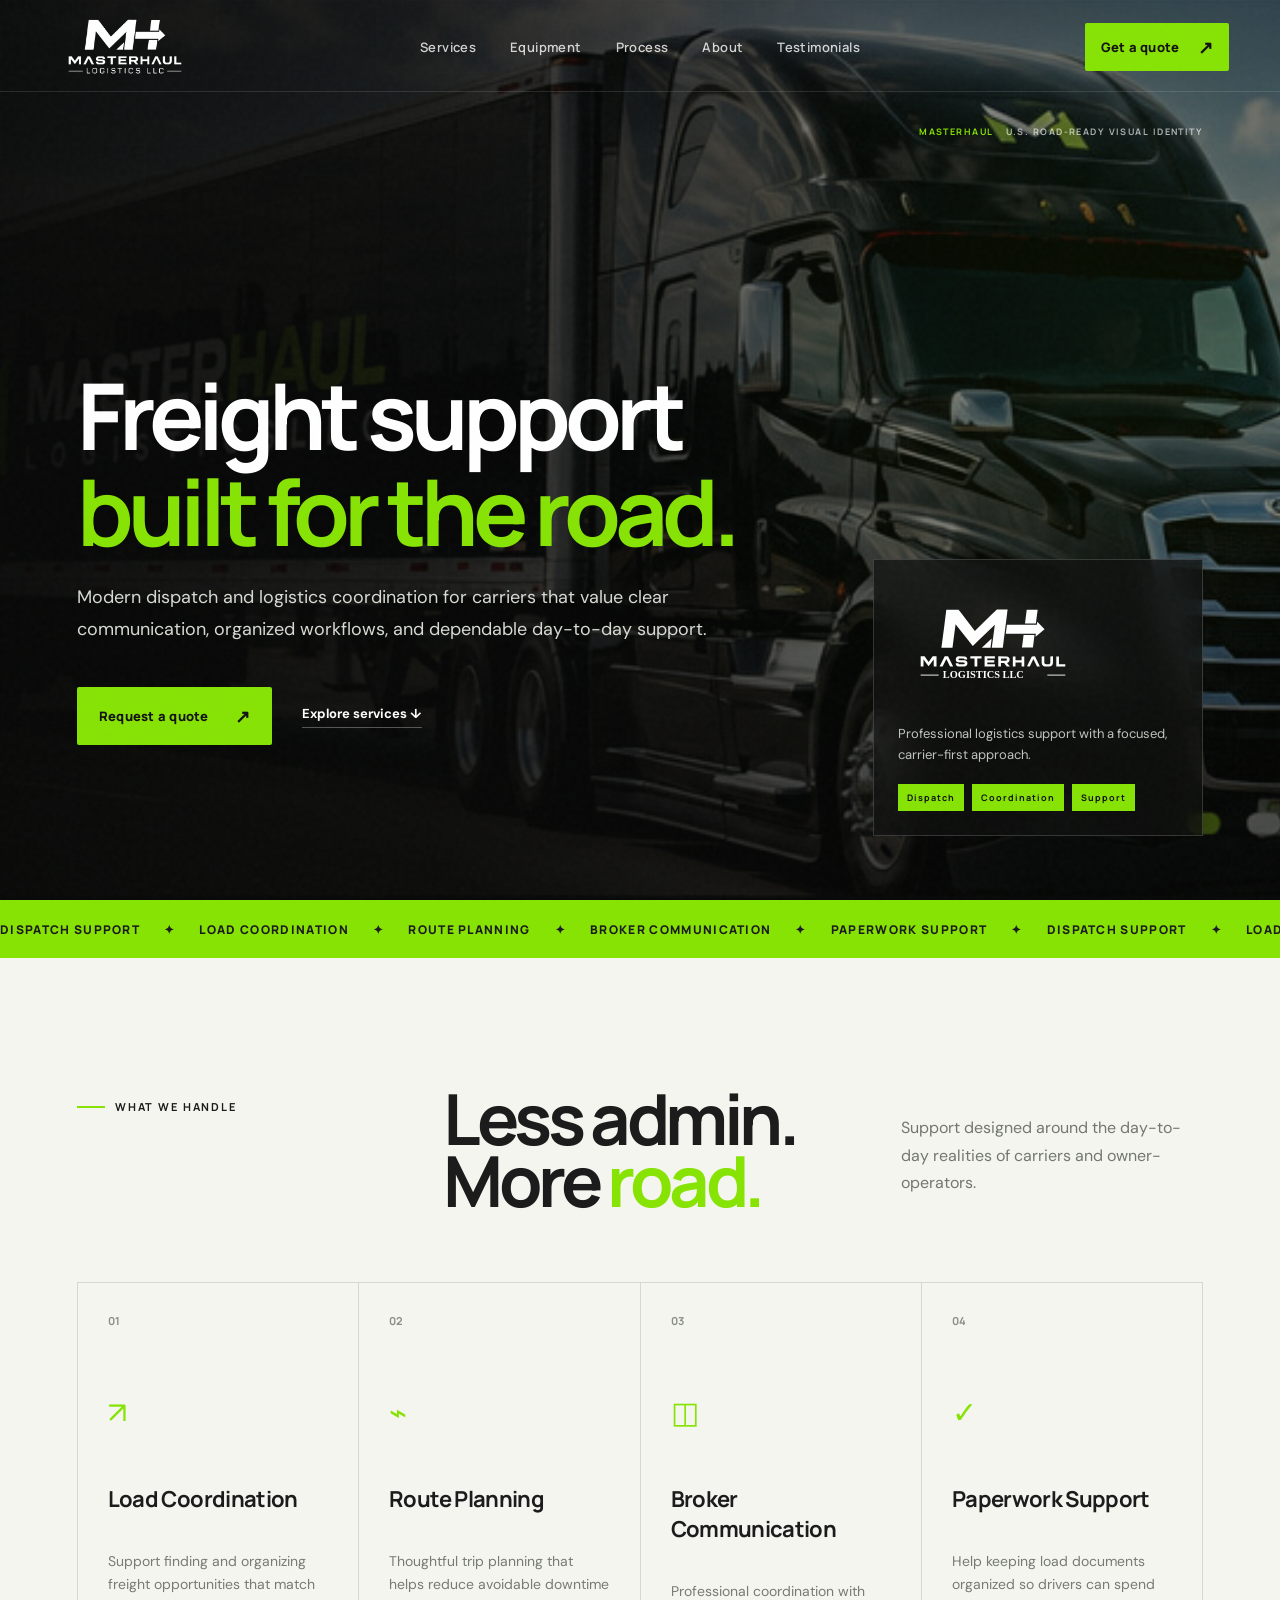
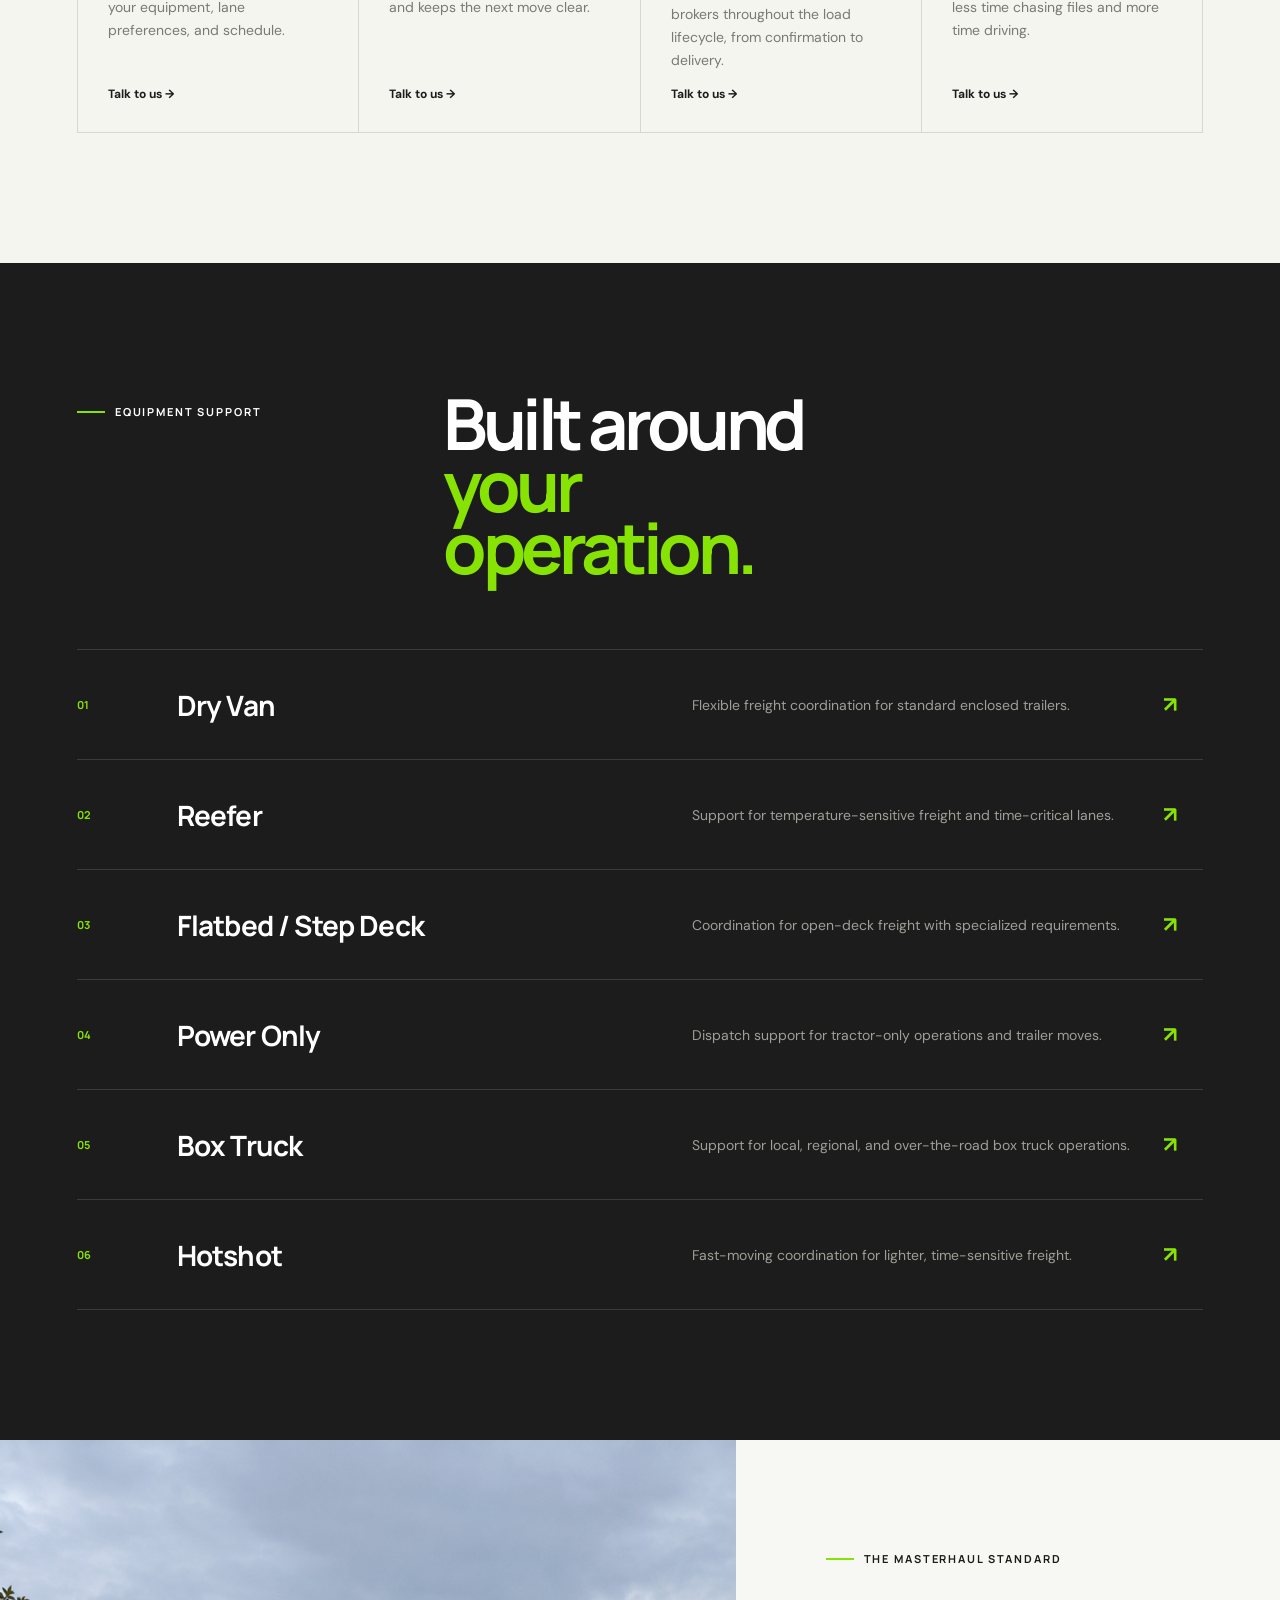
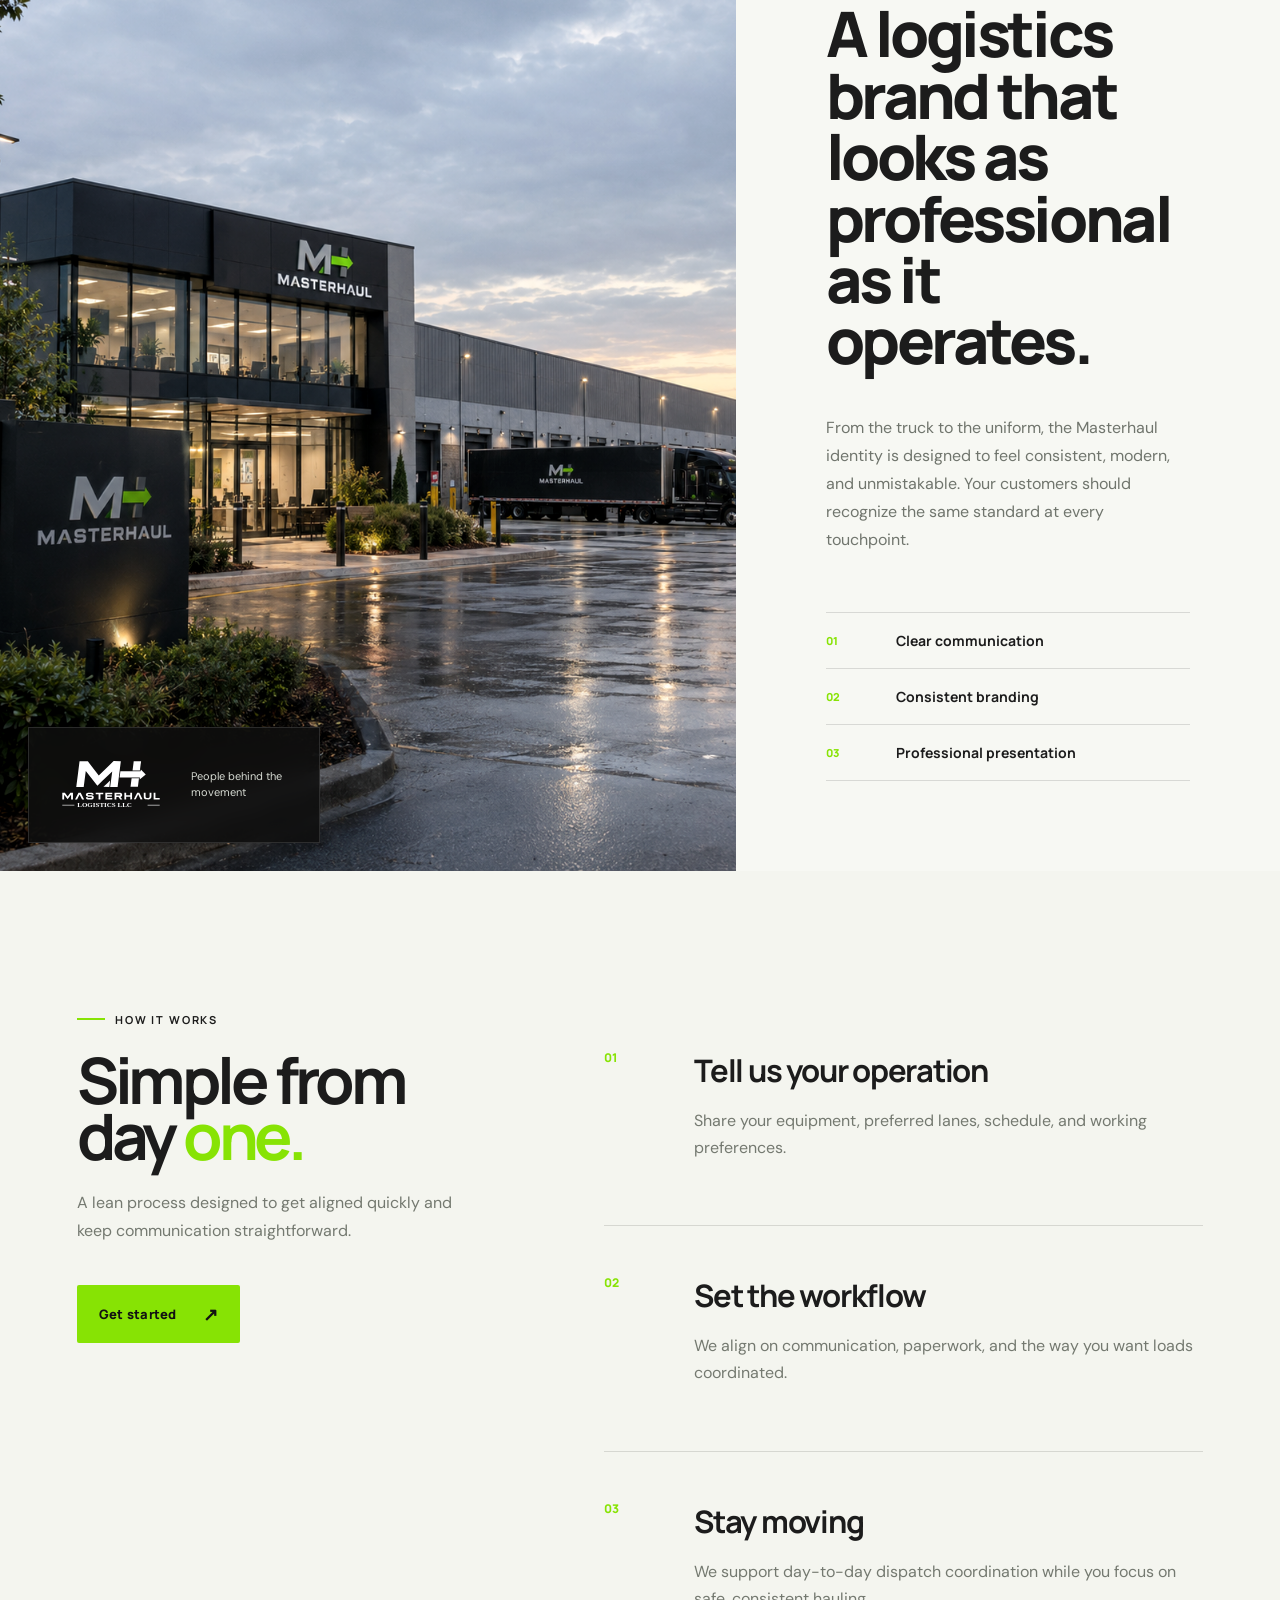
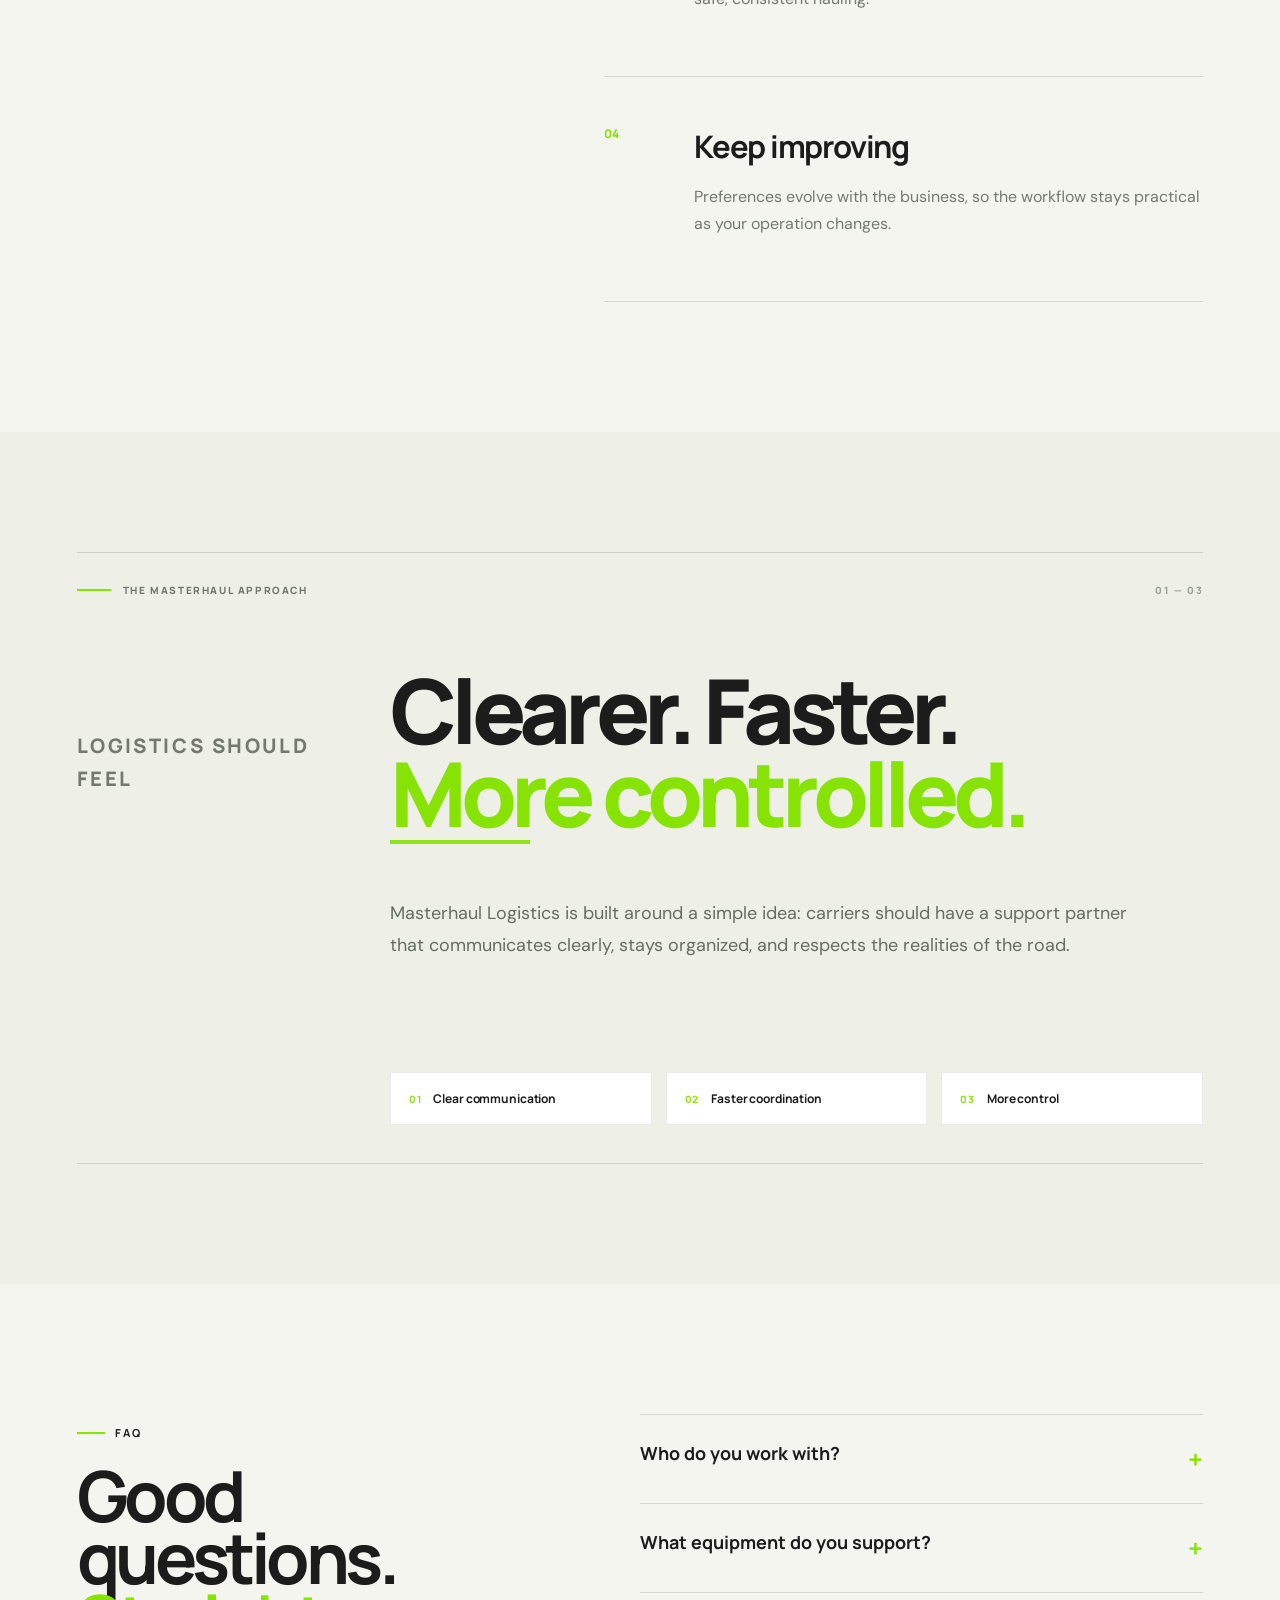
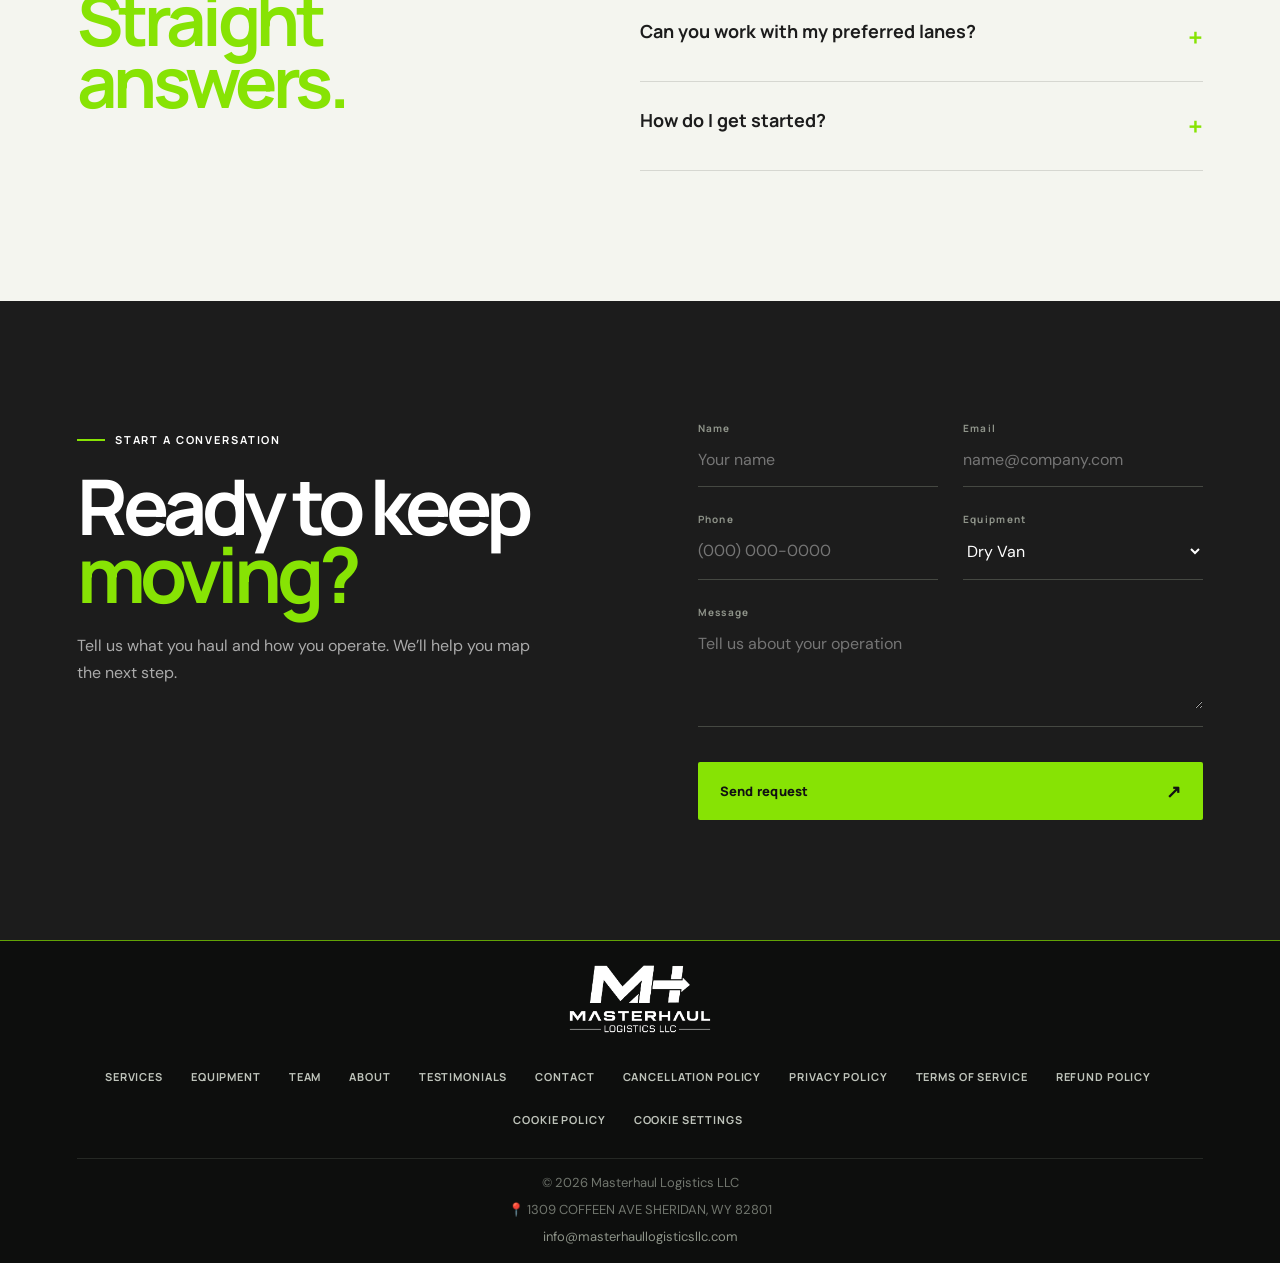
==== commit b0bac023: "Update index.html" ====
--- a/index.html
+++ b/index.html
@@ -228,7 +228,7 @@
     </div>
     <div class="compact-footer-meta">
       <span>© <span id="year"></span> Masterhaul Logistics LLC</span> <span>📍 1309 COFFEEN AVE SHERIDAN, WY 82801</span> 
-      <a href="mailto:hello@masterhaul.com">info@masterhaullogistics.com</a>
+      <a href="mailto:info@masterhaullogisticsllc.com">info@masterhaullogisticsllc.com</a>
     </div>
   </footer>
 
